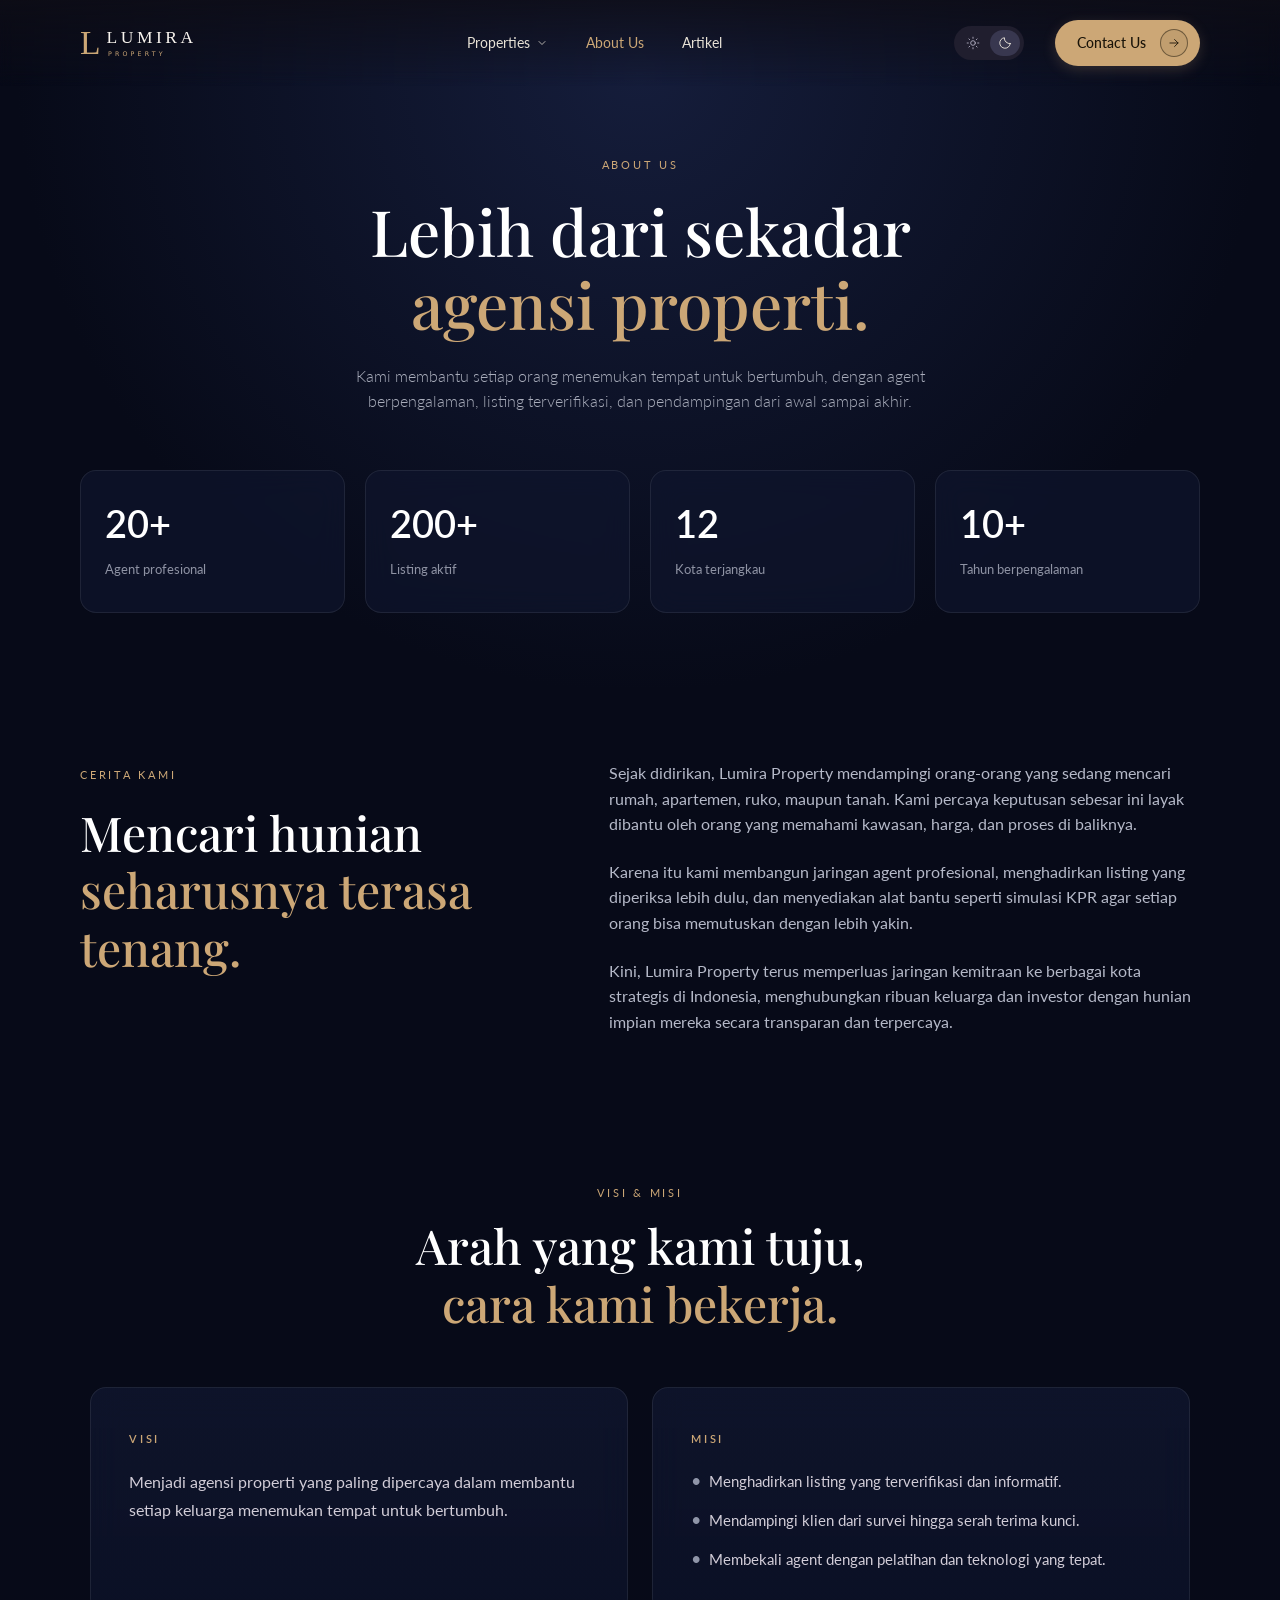
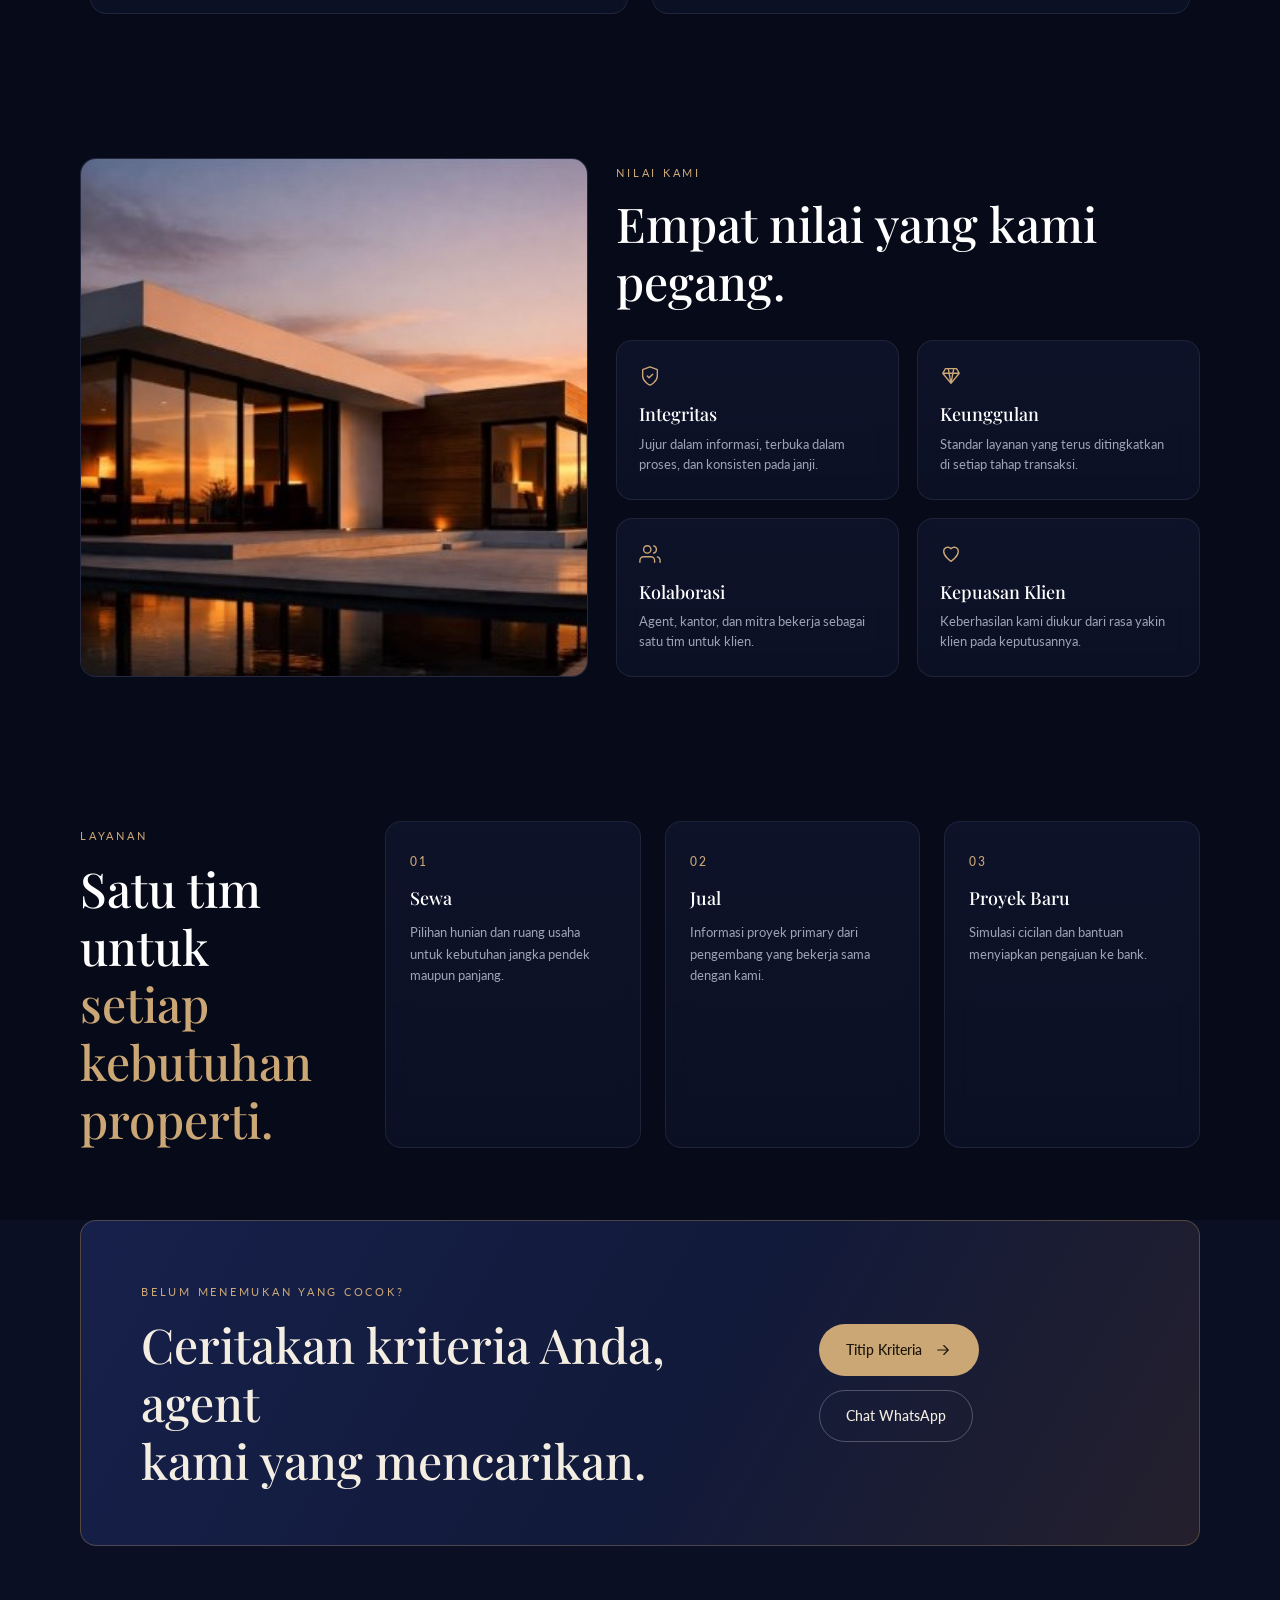
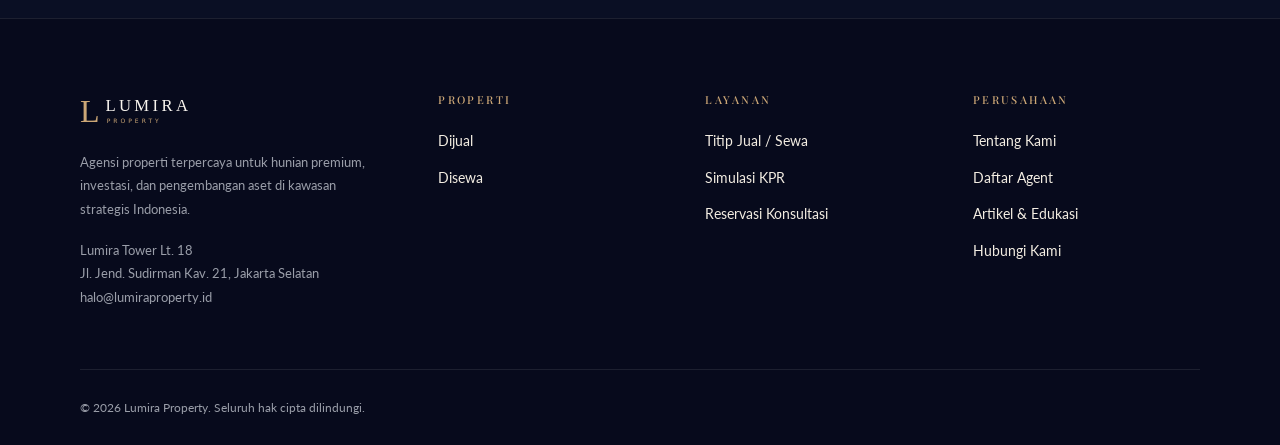
==== about.html @ 1a3c51f4 "Initial project commit" ====
<!doctype html>
<html lang="id">
  <head>
    <meta charset="UTF-8" />
    <meta name="viewport" content="width=device-width, initial-scale=1" />
    <title>Tentang Kami — Lumira Property</title>
    <meta
      name="description"
      content="Lebih dari sekadar agensi properti. Kami membantu setiap orang menemukan tempat untuk bertumbuh dengan agent berpengalaman dan listing terverifikasi." />
    <link rel="icon" type="image/svg+xml" href="images/favicon.svg" />
    <link rel="preconnect" href="https://fonts.googleapis.com" />
    <link rel="preconnect" href="https://fonts.gstatic.com" crossorigin />
    <link
      href="https://fonts.googleapis.com/css2?family=Lato:wght@300;400;700&family=Playfair+Display:wght@400;500;600&display=swap"
      rel="stylesheet" />
    <script src="js/theme.js"></script>
    <link rel="stylesheet" href="css/style.css" />
    <link rel="stylesheet" href="css/theme.css" />
    <script src="js/main.js" defer></script>
  </head>
  <body>
    <!-- SVG SYMBOL SPRITE -->
    <svg width="0" height="0" style="position: absolute" aria-hidden="true">
      <defs>
        <symbol id="i-arrow" viewBox="0 0 24 24">
          <path d="M5 12h14M13 6l6 6-6 6" />
        </symbol>
        <symbol id="i-down" viewBox="0 0 24 24">
          <path d="M6 9l6 6 6-6" />
        </symbol>
        <symbol id="i-menu" viewBox="0 0 24 24">
          <path d="M4 7h16M4 12h16M4 17h16" />
        </symbol>
        <symbol id="i-shield" viewBox="0 0 24 24">
          <path d="M12 22s8-4 8-10V5l-8-3-8 3v7c0 6 8 10 8 10z" />
          <path d="M9 12l2 2 4-4" />
        </symbol>
        <symbol id="i-diamond" viewBox="0 0 24 24">
          <path d="M6 4h12l3 5-9 11L3 9l3-5zM3 9h18M9 4l3 16M15 4l-3 16" />
        </symbol>
        <symbol id="i-users" viewBox="0 0 24 24">
          <path d="M17 21v-2a4 4 0 0 0-4-4H5a4 4 0 0 0-4 4v2" />
          <circle cx="9" cy="7" r="4" />
          <path d="M23 21v-2a4 4 0 0 0-3-3.87" />
          <path d="M16 3.13a4 4 0 0 1 0 7.75" />
        </symbol>
        <symbol id="i-heart" viewBox="0 0 24 24">
          <path
            d="M12 20s-8-5-8-11a4.5 4.5 0 018-2.7A4.5 4.5 0 0120 9c0 6-8 11-8 11z" />
        </symbol>
      </defs>
    </svg>

    <!-- NAVBAR -->
    <header class="nav" id="nav">
      <div class="container">
        <a href="index.html" class="logo"
          ><img src="images/logo.svg" alt="Lumira Property"
        /></a>
        <nav class="nav-links" id="primary-menu" aria-label="Navigasi utama">
          <div class="nav-item">
            <a href="properties.html"
              >Properties
              <svg class="icon nav-chevron" aria-hidden="true">
                <use href="#i-down" /></svg
            ></a>
            <div class="dropdown-menu">
              <a href="properties.html?type=jual">Beli</a>
              <a href="properties.html?type=sewa">Disewa</a>
            </div>
          </div>
          <div class="nav-item active">
            <a href="about.html">About Us</a>
          </div>
          <a href="articles.html">Artikel</a>
          <a href="contact.html" class="nav-mobile-only">Contact Us</a>
        </nav>
        <div class="nav-actions">
          <div
            class="theme-toggle"
            role="group"
            aria-label="Tema tampilan"
            hidden>
            <button
              type="button"
              data-theme-choice="light"
              aria-label="Mode terang"
              aria-pressed="false">
              <svg class="icon" viewBox="0 0 24 24" aria-hidden="true">
                <circle cx="12" cy="12" r="4" />
                <path
                  d="M12 2v2m0 16v2M2 12h2m16 0h2M5 5l1.4 1.4m11.2 11.2L19 19M5 19l1.4-1.4M17.6 6.4 19 5" />
              </svg>
            </button>
            <button
              type="button"
              data-theme-choice="dark"
              aria-label="Mode gelap"
              aria-pressed="true">
              <svg class="icon" viewBox="0 0 24 24" aria-hidden="true">
                <path d="M21 13A9 9 0 0 1 11 3a9 9 0 1 0 10 10Z" />
              </svg>
            </button>
          </div>
          <a href="contact.html" class="nav-cta"
            >Contact Us
            <span class="arrow-circle"
              ><svg class="icon"><use href="#i-arrow" /></svg></span
          ></a>
          <button
            class="burger"
            id="burger"
            type="button"
            aria-label="Menu"
            aria-expanded="false"
            aria-controls="primary-menu">
            <svg class="icon"><use href="#i-menu" /></svg>
          </button>
        </div>
      </div>
    </header>

    <main>
      <!-- ABOUT HERO -->
      <section class="about-hero">
        <div class="container">
          <span class="eyebrow">About Us</span>
          <h1>
            Lebih dari sekadar
            <span class="gold">agensi properti.</span>
          </h1>
          <p class="about-lead">
            Kami membantu setiap orang menemukan tempat untuk bertumbuh, dengan
            agent berpengalaman, listing terverifikasi, dan pendampingan dari
            awal sampai akhir.
          </p>

          <!-- STATS GRID -->
          <div class="stats-grid">
            <div class="stat-card">
              <span class="stat-num">20+</span>
              <span class="stat-label">Agent profesional</span>
            </div>
            <div class="stat-card">
              <span class="stat-num">200+</span>
              <span class="stat-label">Listing aktif</span>
            </div>
            <div class="stat-card">
              <span class="stat-num">12</span>
              <span class="stat-label">Kota terjangkau</span>
            </div>
            <div class="stat-card">
              <span class="stat-num">10+</span>
              <span class="stat-label">Tahun berpengalaman</span>
            </div>
          </div>
        </div>
      </section>

      <!-- CERITA KAMI (OUR STORY) -->
      <section class="story-sec">
        <div class="container">
          <div class="story-grid">
            <div class="story-left">
              <span class="eyebrow">Cerita Kami</span>
              <h2>
                Mencari hunian
                <span class="gold">seharusnya terasa<br />tenang.</span>
              </h2>
            </div>
            <div class="story-right">
              <p>
                Sejak didirikan, Lumira Property mendampingi orang-orang yang
                sedang mencari rumah, apartemen, ruko, maupun tanah. Kami
                percaya keputusan sebesar ini layak dibantu oleh orang yang
                memahami kawasan, harga, dan proses di baliknya.
              </p>
              <p>
                Karena itu kami membangun jaringan agent profesional,
                menghadirkan listing yang diperiksa lebih dulu, dan menyediakan
                alat bantu seperti simulasi KPR agar setiap orang bisa
                memutuskan dengan lebih yakin.
              </p>
              <p>
                Kini, Lumira Property terus memperluas jaringan kemitraan ke
                berbagai kota strategis di Indonesia, menghubungkan ribuan
                keluarga dan investor dengan hunian impian mereka secara
                transparan dan terpercaya.
              </p>
            </div>
          </div>
        </div>
      </section>

      <!-- VISI & MISI -->
      <section class="vision-sec">
        <div class="container">
          <div class="vision-head">
            <span class="eyebrow">Visi &amp; Misi</span>
            <h2>
              Arah yang kami tuju,<br />
              <span class="gold">cara kami bekerja.</span>
            </h2>
          </div>

          <div class="vision-grid">
            <div class="vision-card">
              <span class="vision-tag">Visi</span>
              <p>
                Menjadi agensi properti yang paling dipercaya dalam membantu
                setiap keluarga menemukan tempat untuk bertumbuh.
              </p>
            </div>
            <div class="vision-card">
              <span class="vision-tag">Misi</span>
              <ul class="mission-list">
                <li>Menghadirkan listing yang terverifikasi dan informatif.</li>
                <li>
                  Mendampingi klien dari survei hingga serah terima kunci.
                </li>
                <li>
                  Membekali agent dengan pelatihan dan teknologi yang tepat.
                </li>
              </ul>
            </div>
          </div>
        </div>
      </section>

      <!-- NILAI KAMI (OUR VALUES) -->
      <section class="values-sec">
        <div class="container">
          <div class="values-wrap">
            <div class="values-img">
              <img src="images/about-villa.jpg" alt="Nilai Lumira Property" />
            </div>
            <div class="values-content">
              <span class="eyebrow">Nilai Kami</span>
              <h2>Empat nilai yang kami pegang.</h2>
              <div class="values-grid">
                <div class="val-card">
                  <svg class="icon"><use href="#i-shield" /></svg>
                  <h4>Integritas</h4>
                  <p>
                    Jujur dalam informasi, terbuka dalam proses, dan konsisten
                    pada janji.
                  </p>
                </div>
                <div class="val-card">
                  <svg class="icon"><use href="#i-diamond" /></svg>
                  <h4>Keunggulan</h4>
                  <p>
                    Standar layanan yang terus ditingkatkan di setiap tahap
                    transaksi.
                  </p>
                </div>
                <div class="val-card">
                  <svg class="icon"><use href="#i-users" /></svg>
                  <h4>Kolaborasi</h4>
                  <p>
                    Agent, kantor, dan mitra bekerja sebagai satu tim untuk
                    klien.
                  </p>
                </div>
                <div class="val-card">
                  <svg class="icon"><use href="#i-heart" /></svg>
                  <h4>Kepuasan Klien</h4>
                  <p>
                    Keberhasilan kami diukur dari rasa yakin klien pada
                    keputusannya.
                  </p>
                </div>
              </div>
            </div>
          </div>
        </div>
      </section>

      <!-- LAYANAN (SERVICES) -->
      <section class="services-sec">
        <div class="container">
          <div class="services-wrap">
            <div class="services-intro">
              <span class="eyebrow">Layanan</span>
              <h2>
                Satu tim untuk
                <span class="gold">setiap kebutuhan<br />properti.</span>
              </h2>
            </div>
            <div class="serv-card">
              <span class="serv-num">01</span>
              <h4>Sewa</h4>
              <p>
                Pilihan hunian dan ruang usaha untuk kebutuhan jangka pendek
                maupun panjang.
              </p>
            </div>
            <div class="serv-card">
              <span class="serv-num">02</span>
              <h4>Jual</h4>
              <p>
                Informasi proyek primary dari pengembang yang bekerja sama
                dengan kami.
              </p>
            </div>
            <div class="serv-card">
              <span class="serv-num">03</span>
              <h4>Proyek Baru</h4>
              <p>Simulasi cicilan dan bantuan menyiapkan pengajuan ke bank.</p>
            </div>
          </div>
        </div>
      </section>

      <!-- CTA / TITIP KRITERIA -->
      <section class="cta prop-cta" id="titip">
        <div class="container">
          <div class="cta-box">
            <div>
              <span class="eyebrow">Belum menemukan yang cocok?</span>
              <h2>Ceritakan kriteria Anda, agent<br />kami yang mencarikan.</h2>
            </div>
            <div class="cta-actions">
              <a href="index.html#titip" class="btn btn-gold"
                >Titip Kriteria <svg class="icon"><use href="#i-arrow" /></svg
              ></a>
              <a
                href="https://wa.me/6281234567890"
                class="btn btn-outline"
                target="_blank"
                rel="noopener"
                >Chat WhatsApp</a
              >
            </div>
          </div>
        </div>
      </section>
    </main>

    <!-- FOOTER -->
    <footer>
      <div class="container foot-grid">
        <div>
          <img src="images/logo.svg" alt="Lumira Property" />
          <p>
            Agensi properti terpercaya untuk hunian premium, investasi, dan
            pengembangan aset di kawasan strategis Indonesia.
          </p>
          <address>
            Lumira Tower Lt. 18<br />Jl. Jend. Sudirman Kav. 21, Jakarta
            Selatan<br />halo@lumiraproperty.id
          </address>
        </div>
        <div>
          <h5>Properti</h5>
          <ul>
            <li>
              <a href="properties.html?status=jual#daftar-properti">Dijual</a>
            </li>
            <li>
              <a href="properties.html?status=sewa#daftar-properti">Disewa</a>
            </li>
          </ul>
        </div>
        <div>
          <h5>Layanan</h5>
          <ul>
            <li><a href="index.html#titip">Titip Jual / Sewa</a></li>
            <li><a href="index.html#kpr">Simulasi KPR</a></li>
            <li><a href="contact.html#konsultasi">Reservasi Konsultasi</a></li>
          </ul>
        </div>
        <div>
          <h5>Perusahaan</h5>
          <ul>
            <li><a href="about.html">Tentang Kami</a></li>
            <li><a href="index.html#agent">Daftar Agent</a></li>
            <li><a href="articles.html">Artikel &amp; Edukasi</a></li>
            <li><a href="contact.html">Hubungi Kami</a></li>
          </ul>
        </div>
      </div>
      <div class="container copy">
        &copy; 2026 Lumira Property. Seluruh hak cipta dilindungi.
      </div>
    </footer>
  </body>
</html>
---- css/style.css ----
/* ===== LUMIRA PROPERTY ===== */
:root {
  --bg: #0a0f24;
  --bg-2: #0d1330;
  --card: #111833;
  --card-2: #151d3b;
  --line: rgba(255, 255, 255, 0.09);
  --hero-gold: #cca776;
  --hero-gold-hover: #d8b584;
  --gold: var(--hero-gold);
  --gold-2: var(--hero-gold-hover);
  --text: #f3ede2;
  --muted: #9a9ea9;
  --font-heading: "Playfair Display", Georgia, serif;
  --font-body: "Lato", system-ui, -apple-system, "Segoe UI", sans-serif;
  --type-h1: clamp(2rem, 5vw, 4rem);
  --type-h2: clamp(1.875rem, 4.2vw, 3rem);
  --type-h3: 1.5rem;
  --type-h4: 1.125rem;
  --type-body: 1rem;
  --radius: 16px;
  --page-gutter: 80px;
  --section-space: clamp(48px, 5.6vw, 80px);
  --layout-gap: clamp(24px, 2.25vw, 32px);
  --card-gap: 24px;
  --nav-height: 86px;
}
* {
  box-sizing: border-box;
  margin: 0;
  padding: 0;
}
html {
  scroll-behavior: smooth;
}
body {
  font-family: var(--font-body);
  font-size: var(--type-body);
  background: var(--bg);
  color: var(--text);
  line-height: 1.6;
  -webkit-font-smoothing: antialiased;
}
h1,
h2,
h3,
h4,
h5,
.type-h1,
.type-h2,
.type-h3,
.type-h4 {
  font-family: var(--font-heading);
  font-weight: 500;
}
h1,
.type-h1 {
  font-size: var(--type-h1);
  line-height: 1.15;
}
h2,
.type-h2 {
  font-size: var(--type-h2);
  line-height: 1.2;
}
h3,
.type-h3 {
  font-size: var(--type-h3);
  line-height: 1.25;
}
h4,
.type-h4 {
  font-size: var(--type-h4);
  line-height: 1.3;
}
p,
.type-body {
  font-family: var(--font-body);
  font-size: var(--type-body);
  line-height: 1.6;
}
img {
  max-width: 100%;
  display: block;
}
a {
  color: inherit;
  text-decoration: none;
}
ul {
  list-style: none;
}
button,
input,
select {
  font-family: inherit;
}
.container {
  width: min(1440px, calc(100% - 2 * var(--page-gutter)));
  margin-inline: auto;
}
.eyebrow {
  font-size: 11px;
  letter-spacing: 0.25em;
  text-transform: uppercase;
  color: var(--gold);
}
.serif {
  font-family: var(--font-heading);
  font-weight: 400;
}
.gold {
  color: var(--gold);
}
.icon {
  width: 18px;
  height: 18px;
  stroke: currentColor;
  fill: none;
  stroke-width: 1.5;
  stroke-linecap: round;
  stroke-linejoin: round;
  flex: none;
}

/* buttons */
.btn {
  display: inline-flex;
  align-items: center;
  gap: 12px;
  padding: 14px 26px;
  border-radius: 999px;
  font-size: 14px;
  font-weight: 500;
  cursor: pointer;
  border: 1px solid transparent;
  transition: 0.25s;
}
.btn-gold {
  background: var(--gold);
  color: #1a1409;
}
.btn-gold:hover {
  background: var(--gold-2);
  transform: translateY(-1px);
  box-shadow: 0 8px 24px rgba(204, 167, 118, 0.35);
}
.btn-outline {
  border-color: rgba(255, 255, 255, 0.25);
  color: var(--text);
  background: transparent;
}
.btn-outline:hover {
  border-color: var(--gold);
  color: var(--gold);
}
.btn-sm {
  padding: 10px 20px;
  font-size: 13px;
}
.arrow-circle {
  width: 30px;
  height: 30px;
  border-radius: 50%;
  border: 1px solid currentColor;
  display: grid;
  place-items: center;
}
.arrow-circle .icon {
  width: 14px;
  height: 14px;
}

/* ===== NAVBAR ===== */
.nav {
  position: absolute;
  inset: 0 0 auto 0;
  z-index: 30;
  height: var(--nav-height);
  background: linear-gradient(
    180deg,
    rgba(14, 13, 22, 0.8) 0%,
    rgba(14, 13, 22, 0.35) 60%,
    transparent 100%
  );
  backdrop-filter: blur(8px);
  -webkit-backdrop-filter: blur(8px);
  transition: 0.3s;
}
.nav.scrolled {
  position: fixed;
  background: rgba(12, 12, 20, 0.94);
  backdrop-filter: blur(16px);
  -webkit-backdrop-filter: blur(16px);
  border-bottom: 1px solid rgba(255, 255, 255, 0.08);
  box-shadow: 0 12px 32px rgba(0, 0, 0, 0.4);
}
.nav .container {
  height: 100%;
  display: flex;
  align-items: center;
  justify-content: space-between;
}
.logo img {
  height: 42px;
  width: auto;
}
.nav-links {
  display: flex;
  align-items: center;
  gap: 38px;
  font-size: 14px;
  color: #e8e2d6;
  font-weight: 400;
}
.nav-links a {
  display: inline-flex;
  align-items: center;
  gap: 6px;
  transition: 0.2s;
  color: #e8e2d6;
}
.nav-links .nav-mobile-only {
  display: none;
}
.nav-chevron.icon {
  width: 12px;
  height: 12px;
}
.nav-links a:hover {
  color: var(--gold);
}
.nav-cta {
  background: var(--gold);
  color: #1a1409;
  padding: 9px 12px 9px 22px;
  border-radius: 999px;
  font-size: 14px;
  font-weight: 500;
  display: inline-flex;
  align-items: center;
  gap: 14px;
  transition: 0.25s;
  box-shadow: 0 4px 14px rgba(204, 167, 118, 0.2);
}
.nav-cta:hover {
  background: var(--gold-2);
  transform: translateY(-1px);
  box-shadow: 0 8px 24px rgba(204, 167, 118, 0.35);
}
.nav-cta .arrow-circle {
  border-color: rgba(26, 20, 9, 0.5);
  width: 28px;
  height: 28px;
  background: rgba(26, 20, 9, 0.06);
}
.burger {
  display: none;
  background: none;
  border: 0;
  color: var(--text);
  cursor: pointer;
}
.burger .icon {
  width: 26px;
  height: 26px;
}

/* ===== NAV DROPDOWN ===== */
.nav-item {
  position: relative;
  display: inline-flex;
  align-items: center;
}
.nav-item > a {
  display: inline-flex;
  align-items: center;
  gap: 6px;
  transition: 0.2s;
  color: #e8e2d6;
}
.nav-item > a:hover,
.nav-item.active > a {
  color: var(--gold);
}
.dropdown-menu {
  --dropdown-gap: 14px;
  position: absolute;
  top: calc(100% + var(--dropdown-gap));
  left: 50%;
  transform: translateX(-50%);
  background: rgba(16, 20, 38, 0.96);
  backdrop-filter: blur(20px);
  -webkit-backdrop-filter: blur(20px);
  border: 1px solid rgba(255, 255, 255, 0.12);
  border-radius: 14px;
  padding: 8px 6px;
  min-width: 140px;
  box-shadow: 0 16px 36px rgba(0, 0, 0, 0.5);
  opacity: 0;
  visibility: hidden;
  pointer-events: none;
  transition: opacity 0.25s ease;
  z-index: 50;
  display: flex;
  flex-direction: column;
  gap: 2px;
}
.dropdown-menu::before {
  content: "";
  position: absolute;
  inset: calc(-1px - var(--dropdown-gap)) 0 auto;
  height: calc(var(--dropdown-gap) + 1px);
}
.nav-item:hover .dropdown-menu,
.nav-item:focus-within .dropdown-menu {
  opacity: 1;
  visibility: visible;
  pointer-events: auto;
}
.dropdown-menu a {
  padding: 9px 16px;
  font-size: 13px;
  color: #e2dcd3;
  border-radius: 8px;
  transition:
    background 0.2s,
    color 0.2s;
  display: block;
}
.dropdown-menu a:hover {
  background: rgba(204, 167, 118, 0.15);
  color: var(--gold);
}

/* ===== HERO ===== */
.hero {
  position: relative;
  min-height: 0px;
  padding-top: var(--nav-height);
  padding-bottom: var(--section-space);
  display: flex;
  flex-direction: column;
  justify-content: space-between;
  background: #0d0c18 url("../images/hero.jpg") center top/cover no-repeat;
  overflow: hidden;
}
.hero::before {
  content: "";
  position: absolute;
  inset: 0;
  background:
    linear-gradient(
      90deg,
      rgba(10, 9, 18, 0.86) 0%,
      rgba(10, 9, 18, 0.55) 46%,
      rgba(10, 9, 18, 0.15) 75%,
      rgba(10, 9, 18, 0.35) 100%
    ),
    linear-gradient(
      180deg,
      rgba(12, 10, 22, 0.65) 0%,
      transparent 24%,
      transparent 60%,
      rgba(10, 12, 24, 0.95) 100%
    );
  pointer-events: none;
}
.hero > * {
  position: relative;
  z-index: 2;
}
.hero-main {
  padding-top: 74px;
  padding-bottom: var(--layout-gap);
  display: flex;
  justify-content: space-between;
  align-items: flex-start;
  gap: 48px;
  flex: 1;
}
.hero-copy {
  max-width: 620px;
}
.hero-copy .eyebrow {
  margin-bottom: 26px;
  display: inline-block;
  font-size: 11px;
  letter-spacing: 0.26em;
  font-weight: 500;
}
.hero h1 {
  font-size: var(--type-h1);
  margin-bottom: 22px;
  color: #fff;
  letter-spacing: -0.01em;
}
.hero h1 em {
  font-style: normal;
  color: var(--gold);
}
.hero p {
  font-size: var(--type-body);
  color: #fff;
  margin-bottom: 34px;
  line-height: 1.6;
  max-width: 480px;
  font-weight: 300;
}
.hero-actions {
  display: flex;
  align-items: center;
  gap: 20px;
  flex-wrap: wrap;
}
.play {
  display: inline-flex;
  align-items: center;
  gap: 14px;
  font-size: 14px;
  font-weight: 500;
  background: none;
  border: 0;
  color: #fff;
  cursor: pointer;
  padding: 6px 12px 6px 6px;
  border-radius: 999px;
  transition: 0.2s;
}
.play:hover {
  color: var(--gold);
}
.play:hover span {
  border-color: var(--gold);
  transform: scale(1.05);
}
.play span {
  width: 42px;
  height: 42px;
  border-radius: 50%;
  border: 1px solid rgba(255, 255, 255, 0.35);
  display: grid;
  place-items: center;
  color: var(--gold);
  background: rgba(255, 255, 255, 0.06);
  backdrop-filter: blur(8px);
  transition: 0.25s;
}
.play .icon {
  width: 13px;
  height: 13px;
  fill: currentColor;
  stroke: none;
  margin-left: 2px;
}

/* Featured Card */
.featured {
  width: 380px;
  flex: none;
  padding: 30px 32px 28px;
  border-radius: var(--radius);
  background: linear-gradient(
    145deg,
    rgba(36, 34, 54, 0.68) 0%,
    rgba(20, 20, 38, 0.76) 100%
  );
  backdrop-filter: blur(24px);
  -webkit-backdrop-filter: blur(24px);
  border: 1px solid rgba(255, 255, 255, 0.14);
  box-shadow: 0 24px 50px rgba(0, 0, 0, 0.45);
}
.featured .eyebrow {
  font-size: 10.5px;
  letter-spacing: 0.22em;
  margin-bottom: 12px;
  display: block;
  font-weight: 500;
}
.featured h3 {
  font-size: var(--type-h3);
  margin-bottom: 8px;
  color: #fff;
}
.loc {
  display: flex;
  align-items: center;
  gap: 8px;
  font-size: 12.5px;
  color: #aba5b0;
}
.loc .icon {
  width: 13px;
  height: 13px;
  stroke: var(--gold);
}
.specs {
  display: flex;
  justify-content: space-between;
  padding: 18px 0;
  margin-top: 18px;
  border-top: 1px solid rgba(255, 255, 255, 0.08);
  border-bottom: 1px solid rgba(255, 255, 255, 0.08);
  font-size: 12px;
  color: #c5c0cc;
}
.specs div {
  display: flex;
  flex-direction: column;
  align-items: center;
  gap: 8px;
}
.specs .icon {
  width: 16px;
  height: 16px;
  stroke: var(--gold);
}
.price-row {
  display: flex;
  justify-content: space-between;
  align-items: flex-end;
  margin-top: 24px;
}
.price-row .price {
  font-family: var(--font-heading);
  font-size: 32px;
  font-weight: 500;
  color: #fff;
}
.featured .link {
  display: flex;
  justify-content: space-between;
  align-items: center;
  margin-top: 24px;
  font-size: 13px;
  color: #e8e4dc;
  font-weight: 400;
  transition: 0.2s;
}
.featured .link:hover {
  color: var(--gold);
}
.featured .link .arrow-circle {
  width: 34px;
  height: 34px;
  border-radius: 50%;
  border: 1px solid rgba(255, 255, 255, 0.22);
  background: rgba(255, 255, 255, 0.05);
  color: #fff;
  display: grid;
  place-items: center;
  transition: 0.25s;
}
.featured .link:hover .arrow-circle {
  background: var(--gold);
  border-color: var(--gold);
  color: #1a1409;
}

/* Search Box */
.tabs {
  display: flex;
  gap: 10px;
  margin-bottom: 12px;
}
.tab {
  padding: 8px 22px;
  border-radius: 999px;
  font-size: 12.5px;
  border: 1px solid transparent;
  background: transparent;
  color: #aba5b0;
  cursor: pointer;
  transition: 0.2s;
  font-weight: 400;
}
.tab:hover {
  color: #fff;
}
.tab.active {
  border-color: rgba(255, 255, 255, 0.26);
  color: #fff;
  background: rgba(18, 20, 34, 0.65);
  backdrop-filter: blur(12px);
  font-weight: 500;
}
.search {
  display: flex;
  align-items: center;
  padding: 14px 18px 14px 24px;
  border-radius: 22px;
  background: linear-gradient(
    90deg,
    rgba(18, 22, 40, 0.88) 0%,
    rgba(22, 26, 48, 0.92) 100%
  );
  backdrop-filter: blur(24px);
  -webkit-backdrop-filter: blur(24px);
  border: 1px solid rgba(255, 255, 255, 0.12);
  box-shadow: 0 18px 45px rgba(0, 0, 0, 0.45);
}
.field {
  flex: 1;
  display: flex;
  align-items: center;
  gap: 16px;
  padding: 0 24px;
  border-left: 1px solid rgba(255, 255, 255, 0.08);
}
.field:first-of-type {
  border-left: 0;
  padding-left: 0;
}
.field-control {
  flex: 1;
  min-width: 0;
}
.field label {
  display: block;
  font-size: 9.5px;
  letter-spacing: 0.22em;
  text-transform: uppercase;
  color: #8c8896;
  margin-bottom: 4px;
  font-weight: 500;
}
.field select {
  background: none;
  border: 0;
  color: #fff;
  font-size: 14.5px;
  font-weight: 500;
  outline: none;
  cursor: pointer;
  appearance: none;
  width: 100%;
}
.field select option {
  color: #111;
  background: #fff;
}
.search .btn-gold {
  margin-left: auto;
  padding: 14px 28px;
  white-space: nowrap;
  font-size: 14px;
  box-shadow: 0 6px 20px rgba(204, 167, 118, 0.25);
}

[data-property-search] .tabs {
  gap: 8px;
  margin-bottom: 16px;
}
[data-property-search] .tab {
  min-width: 102px;
  padding: 8px 24px;
  border-color: #ffffff60;
  background: #ffffff00;
  color: #d0d5e1;
  font-size: 14px;
}
[data-property-search] .tab.active {
  border-color: #c9a56d;
  background: #c9a56d;
  color: #080604;
}
[data-property-search] .search {
  padding: 20px;
  border-radius: 24px;
  border-color: rgba(255, 255, 255, 0.16);
  background: var(--card);
}
[data-property-search] .field {
  min-width: 0;
  padding-inline: clamp(12px, 2vw, 28px);
  border-color: rgba(173, 183, 205, 0.18);
}
[data-property-search] .field:first-of-type {
  padding-left: 8px;
}
[data-property-search] .field-control {
  position: relative;
}
[data-property-search] .field-control::after {
  content: "";
  position: absolute;
  top: 50%;
  right: 4px;
  width: 14px;
  height: 14px;
  border-right: 2px solid #fff;
  border-bottom: 2px solid #fff;
  transform: translateY(-70%) rotate(45deg);
  pointer-events: none;
}
[data-property-search] .field-control > label {
  color: #aab5ca;
  font-size: 11px;
  font-weight: 400;
  letter-spacing: 0.16em;
}
[data-property-search] .field select {
  appearance: none;
  padding: 0 30px 0 0;
  color: #f5f1eb;
  font: inherit;
  font-size: 16px;
  text-overflow: ellipsis;
}
[data-property-search] :is(.tab, .btn):focus-visible {
  outline: 2px solid #e1be83;
  outline-offset: 3px;
}
[data-property-search] .field select:focus-visible {
  outline: none;
}
[data-property-search] .field-control:focus-within > label {
  color: #fff;
}
[data-property-search] .search .btn-gold {
  min-height: 54px;
  gap: 14px;
  padding-inline: clamp(16px, 2.4vw, 32px);
  background: #c9a56d;
  color: #201709;
  font-size: 16px;
  box-shadow: none;
}
[data-property-search] .search .btn-gold:hover {
  background: #dfbd86;
}
[data-property-search] .btn-gold .icon {
  width: 16px;
  height: 16px;
}

.field-control:has(.filter-trigger) {
  position: relative;
}
.field-control > select[hidden],
[data-property-search] .field-control:has(.filter-trigger)::after {
  display: none;
}
.filter-trigger {
  display: block;
  width: 100%;
  min-height: 28px;
  padding: 0 30px 0 0;
  border: 0;
  border-radius: 0;
  background: none;
  color: #f5f1eb;
  font-size: 16px;
  text-align: left;
  white-space: nowrap;
  text-overflow: ellipsis;
  overflow: hidden;
  cursor: pointer;
}
.filter-trigger::after {
  content: "";
  position: absolute;
  top: 50%;
  right: 4px;
  width: 14px;
  height: 14px;
  border-right: 2px solid #fff;
  border-bottom: 2px solid #fff;
  transform: translateY(-70%) rotate(45deg);
}
.filter-trigger[aria-expanded="true"]::after {
  transform: translateY(-25%) rotate(225deg);
}
.filter-trigger:focus-visible {
  outline: none;
  text-decoration: underline;
  text-underline-offset: 4px;
}
.filter-panel {
  position: fixed;
  inset: auto;
  max-height: min(500px, calc(100dvh - 24px));
  margin: 0;
  padding: 16px 12px 11px;
  border: 1px solid #373d4b;
  border-radius: 14px;
  background: var(--card);
  color: #f5f6fa;
  box-shadow: 0 12px 24px rgba(0, 0, 0, 0.45);
  color-scheme: dark;
  overflow: auto;
}
.filter-panel:popover-open {
  display: flex;
  flex-direction: column;
}
.filter-title {
  margin: 0 4px 20px;
  font-family: inherit;
  font-size: 15px;
  font-weight: 600;
  line-height: 1.3;
}
.filter-query {
  position: relative;
  flex: none;
  margin-bottom: 8px;
}
.filter-query input {
  display: block;
  width: 100%;
  height: 44px;
  padding: 0 44px 0 14px;
  border: 1px solid #373d4b;
  border-radius: 9px;
  background: #222837;
  color: inherit;
  font: inherit;
  font-size: 16px;
}
.filter-query input::placeholder {
  color: #8994a8;
}
.filter-query .icon {
  position: absolute;
  top: 50%;
  right: 14px;
  width: 19px;
  height: 19px;
  transform: translateY(-50%);
  pointer-events: none;
}
.filter-options {
  min-height: 0;
  max-height: 252px;
  overflow-y: auto;
  scrollbar-color: #3b4150 transparent;
  scrollbar-width: thin;
}
.field .filter-options label {
  display: flex;
  align-items: center;
  gap: 8px;
  min-height: 42px;
  margin: 0;
  padding: 6px;
  color: inherit;
  font-size: 14px;
  font-weight: 400;
  letter-spacing: normal;
  text-transform: none;
  cursor: pointer;
}
.field .filter-options label[hidden] {
  display: none;
}
.filter-options label:hover {
  background: rgba(255, 255, 255, 0.05);
}
.filter-options input {
  appearance: none;
  flex: none;
  width: 17px;
  height: 17px;
  margin: 0;
  border: 1px solid #9da3af;
  border-radius: 4px;
  cursor: pointer;
}
.filter-options input[type="checkbox"]:checked {
  position: relative;
  border-color: #c9a56d;
  background: #c9a56d;
}
.filter-options input[type="checkbox"]:checked::after {
  content: "";
  position: absolute;
  left: 4px;
  top: 1px;
  width: 5px;
  height: 9px;
  border: solid #fff;
  border-width: 0 2px 2px 0;
  transform: rotate(45deg);
}
.filter-options input[type="radio"] {
  border-radius: 50%;
}
.filter-options input[type="radio"]:checked {
  border-color: var(--gold);
  background: radial-gradient(circle, var(--gold) 4px, transparent 4.5px);
}
.filter-empty {
  margin: 12px 6px;
  color: #aab5ca;
  font-size: 14px;
}
.filter-actions {
  display: flex;
  flex: none;
  gap: 10px;
  margin-top: 10px;
}
.filter-actions button {
  flex: 1;
  min-height: 46px;
  border: 1px solid #454c5a;
  border-radius: 999px;
  background: #171e2d;
  color: #d0d5e1;
  font-size: 14px;
  cursor: pointer;
}
.filter-actions .filter-apply {
  border-color: #c9a56d;
  background: #c9a56d;
  color: #201709;
  font-weight: 600;
}
.filter-panel :is(input, button):focus-visible {
  outline: 2px solid #d0d5e1;
  outline-offset: 2px;
}
@media (max-width: 1024px) {
  .filter-trigger {
    min-height: 44px;
  }
  .filter-panel {
    box-shadow: 0 6px 16px rgba(0, 0, 0, 0.18);
  }
}

/* ===== SECTION BASE ===== */
section {
  position: relative;
}
.sec-head {
  display: flex;
  justify-content: space-between;
  align-items: flex-end;
  gap: 24px;
  margin-bottom: 36px;
  flex-wrap: wrap;
}
.sec-head h2 {
  font-size: var(--type-h2);
  margin-top: 16px;
}
.sec-head h2 em {
  font-style: normal;
  color: var(--gold);
}
.see-all {
  display: inline-flex;
  align-items: center;
  gap: 10px;
  font-size: 13px;
  color: var(--text);
  transition: 0.2s;
}
.see-all:hover {
  color: var(--gold);
}

/* ===== PROPERTIES ===== */
.props {
  padding-block: var(--section-space);
  background: linear-gradient(90deg, #1a1d33 0%, var(--bg) 30%);
  background-size: 100% 100%;
}
.grid-4 {
  display: grid;
  grid-template-columns: repeat(4, 1fr);
  gap: var(--card-gap);
}
.pcard {
  position: relative;
  background: var(--card);
  border: 1px solid var(--line);
  border-radius: var(--radius);
  overflow: hidden;
}
.property-card-link::after {
  content: "";
  position: absolute;
  inset: 0;
  z-index: 1;
  border-radius: var(--radius);
}
.property-card-link:focus-visible::after {
  outline: 2px solid var(--gold);
  outline-offset: -3px;
}
.pcard .heart {
  z-index: 2;
}
.pimg {
  position: relative;
  aspect-ratio: 205/133;
  overflow: hidden;
}
.pimg img {
  width: 100%;
  height: 100%;
  object-fit: cover;
  transition: 0.5s;
}
.badge {
  position: absolute;
  top: 14px;
  left: 14px;
  padding: 5px 12px;
  border-radius: 999px;
  font-size: 10px;
  letter-spacing: 0.15em;
  background: rgba(10, 12, 24, 0.65);
  backdrop-filter: blur(8px);
  border: 1px solid rgba(255, 255, 255, 0.15);
}
.heart {
  position: absolute;
  top: 12px;
  right: 12px;
  width: 34px;
  height: 34px;
  border-radius: 50%;
  background: rgba(10, 12, 24, 0.65);
  backdrop-filter: blur(8px);
  border: 1px solid rgba(255, 255, 255, 0.15);
  display: grid;
  place-items: center;
  color: #fff;
  cursor: pointer;
  transition: 0.2s;
}
.heart .icon {
  width: 15px;
  height: 15px;
}
.heart.on {
  color: var(--gold);
}
.heart.on .icon {
  fill: var(--gold);
}
.pbody {
  padding: 20px 22px 24px;
}
.pbody h3 {
  font-size: var(--type-h4);
  margin-bottom: 8px;
}
.pbody .loc {
  margin-bottom: 14px;
}
.mini {
  display: flex;
  gap: 20px;
  font-size: 11px;
  color: var(--muted);
  padding-bottom: 18px;
  border-bottom: 1px solid var(--line);
}
.pbody .price {
  margin-top: 16px;
  font-size: 17px;
  font-weight: 600;
}
.pbody .price small {
  font-size: 11px;
  font-weight: 400;
  color: var(--muted);
}
.dots {
  display: flex;
  justify-content: center;
  gap: 6px;
  margin-top: 32px;
}
.dots i {
  width: 6px;
  height: 3px;
  border-radius: 2px;
  background: rgba(255, 255, 255, 0.25);
}
.dots i.on {
  width: 22px;
  background: var(--gold);
}

/* ===== USP ===== */
.usp {
  padding-block: var(--section-space);
  background: var(--bg-2);
}
.usp-layout {
  display: grid;
  grid-template-columns: repeat(2, minmax(0, 1fr));
  gap: var(--layout-gap);
}
.usp h2 {
  margin: 18px 0 clamp(24px, 2.5vw, 36px);
}
.usp h2 em {
  display: block;
  color: var(--gold);
  font-style: normal;
}
.usp-image {
  position: relative;
  min-height: 360px;
  overflow: hidden;
  border-radius: var(--radius);
}
.usp-image img {
  position: absolute;
  inset: 0;
  width: 100%;
  height: 100%;
  object-fit: cover;
}
.features {
  display: grid;
  grid-template-columns: repeat(2, minmax(0, 1fr));
  gap: var(--card-gap);
}
.fcard {
  padding: clamp(16px, 1.9vw, 27px);
  background: var(--card-2);
  border: 1px solid var(--line);
  border-radius: var(--radius);
}
.fcard .icon {
  width: 24px;
  height: 24px;
  color: var(--gold);
  margin-bottom: 20px;
}
.fcard h3 {
  font-family: var(--font-body);
  font-size: var(--type-h4);
  margin-bottom: 8px;
}
.fcard p {
  font-size: 14px;
  color: var(--muted);
  line-height: 1.7;
}
@media (max-width: 1024px) {
  .usp-layout {
    grid-template-columns: minmax(0, 1fr);
  }
  .usp-image {
    min-height: 0;
    aspect-ratio: 4 / 3;
    max-height: 520px;
  }
}
@media (max-width: 560px) {
  .features {
    grid-template-columns: minmax(0, 1fr);
  }
}

/* ===== AGENTS ===== */
.agents {
  padding-block: var(--section-space);
}
.grid-3 {
  display: grid;
  grid-template-columns: repeat(3, 1fr);
  gap: var(--card-gap);
}
.acard {
  background: linear-gradient(180deg, #121932 0%, #0d1328 100%);
  border: 1px solid rgba(255, 255, 255, 0.08);
  border-radius: var(--radius);
  padding: 22px;
}
.aimg {
  width: 100%;
  aspect-ratio: 1.15;
  border-radius: 16px;
  overflow: hidden;
  background: #1a2035;
}
.aimg img {
  width: 100%;
  height: 100%;
  object-fit: cover;
  display: block;
  transition: transform 0.4s ease;
}
.ainfo {
  display: flex;
  justify-content: space-between;
  align-items: flex-start;
  margin: 18px 0 20px;
}
.ainfo h4 {
  font-size: var(--type-h4);
  color: #ffffff;
  margin-bottom: 4px;
}
.aspec {
  font-size: 12px;
  color: #8c90a2;
}
.aexp {
  text-align: right;
}
.aexp strong {
  display: block;
  font-size: 15px;
  font-weight: 600;
  color: #ffffff;
  line-height: 1.2;
}
.aexp span {
  font-size: 11px;
  color: #8c90a2;
}
.abtns {
  display: grid;
  grid-template-columns: 1fr 1fr;
  gap: 12px;
}
.abtns .btn {
  justify-content: center;
  padding: 11px 16px;
  font-size: 13px;
  border-radius: 999px;
  text-align: center;
  transition: 0.25s;
}
.abtns .btn-outline {
  border: 1px solid rgba(255, 255, 255, 0.22);
  color: #ffffff;
  background: transparent;
}
.abtns .btn-outline:hover {
  border-color: var(--gold);
  color: var(--gold);
  background: rgba(204, 167, 118, 0.08);
}
.abtns .btn-gold {
  background: var(--gold);
  color: #1a1409;
  font-weight: 500;
  box-shadow: 0 4px 14px rgba(204, 167, 118, 0.2);
}
.abtns .btn-gold:hover {
  background: var(--gold-2);
  transform: translateY(-1px);
  box-shadow: 0 6px 18px rgba(204, 167, 118, 0.35);
}

/* ===== KPR ===== */
.kpr {
  padding-block: var(--section-space);
}
.kpr-grid {
  display: grid;
  grid-template-columns: repeat(2, minmax(0, 1fr));
  gap: var(--layout-gap);
  align-items: center;
}
.kpr h2 {
  font-size: var(--type-h2);
  margin: 18px 0 26px;
}
.kpr h2 em {
  font-style: normal;
  color: var(--gold);
}
.kpr p {
  font-size: var(--type-body);
  color: #d5d2cb;
  max-width: 440px;
}
.calc {
  padding: 22px;
  background: var(--card);
  border: 1px solid var(--line);
  border-radius: var(--radius);
}
.calc-grid {
  display: grid;
  grid-template-columns: 1fr 1fr;
  gap: 14px;
}
.cfield {
  padding: 16px 18px;
  border: 1px solid var(--line);
  border-radius: 14px;
  background: rgba(255, 255, 255, 0.02);
}
.cfield label {
  display: block;
  font-size: 10px;
  letter-spacing: 0.2em;
  text-transform: uppercase;
  color: var(--muted);
  margin-bottom: 6px;
}
.cfield input {
  width: 100%;
  background: none;
  border: 0;
  outline: none;
  color: var(--text);
  font-size: 15px;
}
.cfield input::placeholder {
  color: var(--muted);
  opacity: 1;
}
.result {
  margin-top: 14px;
  padding: 26px;
  border-radius: var(--radius);
  background: linear-gradient(135deg, #232638, #1a1f33);
  border: 1px solid var(--line);
}
.result .eyebrow {
  font-size: 10px;
  display: block;
  margin-bottom: 14px;
}
.result .amt {
  font-family: var(--font-heading);
  font-size: 44px;
  line-height: 1.1;
}
.result .amt small {
  font-family: var(--font-body);
  font-size: 12px;
  color: var(--muted);
}
.disclaimer {
  margin-top: 16px;
  font-size: 11px;
  color: var(--muted);
}

/* ===== CTA ===== */
.cta {
  padding-bottom: var(--section-space);
}
.cta-box {
  display: flex;
  align-items: center;
  justify-content: space-between;
  gap: 40px;
  padding: 56px 60px;
  border-radius: var(--radius);
  border: 1px solid rgba(201, 165, 106, 0.3);
  background: linear-gradient(120deg, #16204a 0%, #121a3a 55%, #241f2c 100%);
}
.cta-box h2 {
  font-size: var(--type-h2);
  margin: 14px 0 20px;
}
.cta-box h2:last-child {
  margin-bottom: 0;
}
.cta-box p {
  font-size: var(--type-body);
  color: #d5d2cb;
  max-width: 480px;
}
.cta-actions {
  display: flex;
  gap: 14px;
  flex-wrap: wrap;
}

/* ===== FOOTER ===== */
footer {
  background: #070a1c;
  border-top: 1px solid var(--line);
  padding: 72px 0 0;
}
.foot-grid {
  display: grid;
  grid-template-columns: 1.4fr 1fr 1fr 1fr;
  gap: 40px;
}
.foot-grid img {
  height: 40px;
  margin-bottom: 20px;
}
.foot-grid p,
.foot-grid address {
  font-size: 13px;
  color: var(--muted);
  line-height: 1.8;
  font-style: normal;
  max-width: 300px;
}
.foot-grid address {
  margin-top: 18px;
}
.foot-grid h5 {
  font-size: 11px;
  letter-spacing: 0.22em;
  text-transform: uppercase;
  color: var(--gold);
  font-weight: 500;
  margin-bottom: 22px;
}
.foot-grid li {
  margin-bottom: 14px;
  font-size: 14px;
}
.foot-grid li a:hover {
  color: var(--gold);
}
.copy {
  margin-top: 60px;
  padding: 28px 0;
  border-top: 1px solid var(--line);
  font-size: 12px;
  color: var(--muted);
}

/* ===== PROPERTIES PAGE ===== */
.prop-hero {
  padding-top: 135px;
  padding-bottom: 0px;
  background: radial-gradient(circle at 50% 0%, #151b38 0%, #080c1a 65%);
}
.prop-head {
  display: flex;
  justify-content: space-between;
  align-items: flex-end;
  gap: 40px;
  margin-bottom: 100px;
  flex-wrap: wrap;
}
.prop-head h1 {
  font-size: var(--type-h1);
  color: #ffffff;
  margin-top: 12px;
}
.prop-lead {
  font-size: var(--type-body);
  color: var(--muted);
  max-width: 380px;
  line-height: 1.6;
}
.prop-search-wrap {
  margin-top: 8px;
}
#property-results .pcard[hidden] {
  display: none;
}

/* Catalog Toolbar */
.catalog-sec {
  padding-block: var(--section-space);
  background: #080c1a;
  scroll-margin-top: var(--nav-height);
}
.catalog-pagination:not([hidden]) {
  display: flex;
  flex-wrap: wrap;
  justify-content: center;
  align-items: center;
  gap: 8px;
  margin-top: var(--layout-gap);
}
.catalog-pagination .page-button {
  min-width: 44px;
  min-height: 44px;
  padding: 8px 16px;
  justify-content: center;
}
.catalog-pagination .page-button:disabled {
  opacity: 0.45;
  cursor: default;
}
.catalog-pagination .page-button:focus-visible {
  outline: 2px solid var(--gold);
  outline-offset: 2px;
}
.catalog-toolbar {
  display: flex;
  justify-content: space-between;
  align-items: center;
  gap: 20px;
  padding-bottom: 24px;
  margin-bottom: 32px;
  border-bottom: 1px solid rgba(255, 255, 255, 0.06);
  flex-wrap: wrap;
}
.count-text {
  font-size: 13.5px;
  color: var(--muted);
}
.count-text strong {
  color: #ffffff;
}
.toolbar-actions {
  display: flex;
  align-items: center;
  gap: 16px;
}
.sort-select-wrap {
  display: flex;
  align-items: center;
  gap: 14px;
  font-size: 14px;
  color: var(--text);
}
.sort-control {
  position: relative;
  display: inline-flex;
  align-items: center;
}
.sort-control .icon {
  position: absolute;
  inset-inline-end: 16px;
  stroke-width: 2;
  pointer-events: none;
}
.sort-select,
.article-field input {
  border: 1px solid rgba(255, 255, 255, 0.16);
  border-radius: 999px;
}
.sort-select {
  appearance: none;
  background: transparent;
  color: inherit;
  min-height: 40px;
  min-width: 120px;
  padding: 7px 40px 7px 20px;
  font-size: inherit;
  cursor: pointer;
}
.sort-select:focus-visible {
  outline: 2px solid var(--gold);
  outline-offset: 2px;
}
.sort-select option {
  background: #111628;
  color: #ffffff;
}
.view-toggles {
  display: flex;
  align-items: center;
  gap: 4px;
  background: rgba(18, 22, 42, 0.6);
  border: 1px solid rgba(255, 255, 255, 0.1);
  padding: 3px;
  border-radius: 999px;
}
.view-btn {
  width: 32px;
  height: 32px;
  display: grid;
  place-items: center;
  border-radius: 50%;
  border: none;
  background: transparent;
  color: var(--muted);
  cursor: pointer;
  transition: 0.2s;
}
.view-btn .icon {
  width: 14px;
  height: 14px;
}
.view-btn.active,
.view-btn:hover {
  background: rgba(255, 255, 255, 0.12);
  color: #ffffff;
}

#property-results.property-list {
  grid-template-columns: minmax(0, 1fr);
}

@media (min-width: 561px) {
  .property-list .pcard {
    display: grid;
    grid-template-columns: minmax(0, 1fr) minmax(0, 2fr);
  }
}

/* ===== PROPERTY DETAIL ===== */
.unit-page {
  padding: calc(var(--nav-height) + 32px) 0 clamp(48px, 7vw, 100px);
  background: radial-gradient(ellipse at top, var(--card-2), var(--bg) 72%);
}
.unit-breadcrumb {
  margin-bottom: 24px;
  color: var(--muted);
  font-size: 13px;
}
.unit-breadcrumb ol {
  display: flex;
  flex-wrap: wrap;
  gap: 8px;
  list-style: none;
}
.unit-breadcrumb a:hover {
  color: var(--gold);
}
.unit-breadcrumb [aria-current="page"] {
  color: var(--text);
}
.unit-header {
  margin-bottom: 24px;
}
.unit-header h1 {
  margin: 8px 0 12px;
}
.unit-location {
  display: flex;
  align-items: center;
  gap: 8px;
  color: var(--muted);
}
.unit-location .icon {
  color: var(--gold);
}
.unit-grid {
  display: grid;
  grid-template-columns: minmax(0, 1.65fr) minmax(0, 1fr);
  align-items: start;
  gap: 24px;
}
.unit-photo,
.unit-summary,
.unit-description {
  overflow: hidden;
  border: 1px solid var(--line);
  border-radius: var(--radius);
  background: var(--card);
}
.unit-photo img {
  width: 100%;
  aspect-ratio: 4 / 3;
  object-fit: cover;
}
.unit-summary,
.unit-description {
  padding: clamp(20px, 3vw, 32px);
}
.unit-page h2 {
  font-size: var(--type-h3);
}
.unit-price {
  margin: 8px 0 18px;
  font-family: var(--font-heading);
  font-size: clamp(24px, 3vw, 36px);
  line-height: 1.25;
  color: var(--gold);
}
.unit-specs {
  display: grid;
  grid-template-columns: repeat(2, minmax(0, 1fr));
  gap: 14px;
  padding: 16px 0;
  border-block: 1px solid var(--line);
}
.unit-specs dt {
  color: var(--muted);
  font-size: 13px;
}
.unit-specs dd {
  font-weight: 700;
}
.unit-actions {
  display: flex;
  flex-wrap: wrap;
  gap: 10px;
  margin-top: 18px;
}
.unit-actions .btn {
  justify-content: center;
  text-align: center;
}
.unit-description {
  margin-top: 24px;
}
.unit-description p {
  max-width: 68ch;
  margin-top: 10px;
  color: var(--muted);
}
.unit-description .btn {
  margin-top: 16px;
}

/* ===== ARTICLES PAGE ===== */
.nav-links a:is([aria-current="page"], [aria-current="location"]) {
  color: var(--gold);
}
.article-section {
  padding: 18px 0 clamp(48px, 7vw, 100px);
}
.article-hero,
.article-section {
  background: var(--bg);
}
.article-section h2 {
  font-size: var(--type-h3);
  margin-bottom: 16px;
}
.article-tools {
  display: grid;
  grid-template-columns: minmax(0, 2fr) minmax(240px, 1fr);
  align-items: end;
  gap: 32px;
  border-radius: var(--radius);
}
.article-category .sort-control {
  flex: 1;
  min-width: 0;
}
.article-category .sort-select {
  width: 100%;
  min-width: 0;
  min-height: 44px;
}
.article-field {
  display: grid;
  gap: 6px;
  font-size: 14px;
}
.article-field input {
  width: 100%;
  min-height: 44px;
  padding: 8px 20px;
  background: var(--bg);
  color: var(--text);
  font-size: 16px;
}
.article-field input::placeholder {
  color: var(--muted);
}
.article-count {
  margin: 18px 0;
  color: var(--muted);
  font-size: 14px;
}
.article-grid {
  align-items: start;
}
.article-card,
.article-empty {
  min-width: 0;
  border: 1px solid var(--line);
  border-radius: var(--radius);
  background: var(--card);
}
.article-card {
  overflow: hidden;
}
.article-card-link {
  display: block;
}
.article-card-link:focus-visible {
  outline: 2px solid var(--gold);
  outline-offset: -3px;
  border-radius: inherit;
}
.article-card-image {
  width: 100%;
  aspect-ratio: 16 / 9;
  object-fit: cover;
}
.article-card-content,
.article-empty {
  padding: 20px;
}
.article-card h3 {
  margin: 8px 0;
  font-size: 20px;
}
.article-card p,
.article-empty p {
  color: var(--muted);
  font-size: 14px;
}
.article-card-content :is(h3, p) {
  display: -webkit-box;
  -webkit-box-orient: vertical;
  -webkit-line-clamp: 2;
  overflow: hidden;
}
.article-empty .btn {
  margin-top: 12px;
}
.article-tools[hidden] {
  display: none;
}

/* ===== ABOUT AND ARTICLE BANNERS ===== */
.about-hero,
.article-hero {
  padding-top: 150px;
  padding-bottom: 75px;
  text-align: center;
}
.about-hero {
  background: radial-gradient(circle at 50% 10%, #151d3b 0%, #070a18 70%);
}
.about-hero .eyebrow {
  margin-bottom: 20px;
  display: inline-block;
}
.about-hero h1,
.article-hero h1 {
  font-size: var(--type-h1);
  color: #ffffff;
  margin-bottom: 22px;
}
.about-hero h1 .gold,
.article-hero h1 .gold {
  color: var(--gold);
}
.about-hero h1 .gold {
  display: block;
}
.article-hero h1 {
  font-size: min(var(--type-h1), 9vw);
  white-space: nowrap;
}
.about-lead,
.article-lead {
  font-size: var(--type-body);
  color: #a9adbb;
  max-width: 620px;
  margin: 0 auto;
  line-height: 1.6;
  font-weight: 300;
}
.about-lead {
  margin-bottom: 56px;
}
.stats-grid {
  display: grid;
  grid-template-columns: repeat(4, 1fr);
  gap: 20px;
  margin-top: 20px;
}
.stat-card {
  background: rgba(16, 22, 46, 0.65);
  backdrop-filter: blur(14px);
  -webkit-backdrop-filter: blur(14px);
  border: 1px solid rgba(255, 255, 255, 0.08);
  border-radius: var(--radius);
  padding: 32px 24px;
  text-align: left;
}
.stat-num {
  font-family: var(--font-body);
  font-variant-numeric: tabular-nums;
  font-size: 38px;
  font-weight: 600;
  color: #ffffff;
  line-height: 1.1;
  margin-bottom: 10px;
  display: block;
}
.stat-label {
  font-size: 13px;
  color: #8f93a4;
  line-height: 1.4;
}
.story-sec {
  padding-block: var(--section-space);
  background: #070a18;
}
.story-grid {
  display: grid;
  grid-template-columns: 1.1fr 1.3fr;
  gap: var(--layout-gap);
  align-items: flex-start;
}
.story-left .eyebrow {
  margin-bottom: 20px;
  display: inline-block;
}
.story-left h2 {
  font-size: var(--type-h2);
  color: #ffffff;
}
.story-left h2 .gold {
  color: var(--gold);
  display: block;
}
.story-right {
  display: flex;
  flex-direction: column;
  gap: 22px;
}
.story-right p {
  font-size: var(--type-body);
  line-height: 1.6;
  color: #b5b9c8;
}
/* Vision & Mission Section (Dark Theme with 2 Cards) */
.vision-sec {
  padding-block: var(--section-space);
  background: #070a18;
}
.vision-head {
  text-align: center;
  max-width: 680px;
  margin: 0 auto 54px;
}
.vision-head .eyebrow {
  color: var(--gold);
  margin-bottom: 16px;
  display: inline-block;
}
.vision-head h2 {
  font-size: var(--type-h2);
  color: #ffffff;
}
.vision-head h2 .gold {
  color: var(--gold);
  display: block;
}
.vision-grid {
  display: grid;
  grid-template-columns: 1fr 1fr;
  gap: var(--card-gap);
  max-width: 1100px;
  margin: 0 auto;
}
.vision-card {
  background: linear-gradient(
    180deg,
    rgba(18, 25, 52, 0.65) 0%,
    rgba(13, 19, 42, 0.75) 100%
  );
  backdrop-filter: blur(16px);
  -webkit-backdrop-filter: blur(16px);
  border: 1px solid rgba(255, 255, 255, 0.08);
  border-radius: var(--radius);
  padding: 42px 38px;
  display: flex;
  flex-direction: column;
}
.vision-tag {
  font-size: 11px;
  letter-spacing: 0.25em;
  text-transform: uppercase;
  color: var(--gold);
  font-weight: 600;
  margin-bottom: 22px;
  display: block;
}
.vision-card p {
  font-size: 15.5px;
  line-height: 1.8;
  color: #d2cdd8;
}
.mission-list {
  list-style: none;
  display: flex;
  flex-direction: column;
  gap: 14px;
}
.mission-list li {
  position: relative;
  padding-left: 18px;
  font-size: 15px;
  line-height: 1.65;
  color: #d2cdd8;
}
.mission-list li::before {
  content: "•";
  position: absolute;
  left: 0;
  top: 0;
  color: #8f95a8;
  font-size: 18px;
  line-height: 1.3;
}

/* ===== VALUES SECTION (NILAI KAMI) ===== */
.values-sec {
  padding-block: var(--section-space);
  background: #070a18;
}
.values-wrap {
  display: grid;
  grid-template-columns: 1fr 1.15fr;
  gap: var(--layout-gap);
  align-items: center;
}
.values-img {
  border-radius: var(--radius);
  overflow: hidden;
  height: 100%;
  min-height: 440px;
  background: #11172f;
  border: 1px solid rgba(255, 255, 255, 0.08);
}
.values-img img {
  width: 100%;
  height: 100%;
  object-fit: cover;
  display: block;
}
.values-content .eyebrow {
  margin-bottom: 14px;
  display: inline-block;
  color: var(--gold);
}
.values-content h2 {
  font-size: var(--type-h2);
  color: #ffffff;
  margin-bottom: 30px;
}
.values-grid {
  display: grid;
  grid-template-columns: 1fr 1fr;
  gap: 18px;
}
.val-card {
  background: linear-gradient(
    180deg,
    rgba(18, 25, 52, 0.6) 0%,
    rgba(13, 19, 42, 0.72) 100%
  );
  backdrop-filter: blur(14px);
  -webkit-backdrop-filter: blur(14px);
  border: 1px solid rgba(255, 255, 255, 0.08);
  border-radius: var(--radius);
  padding: 24px 22px;
}
.val-card .icon {
  width: 22px;
  height: 22px;
  stroke: var(--gold);
  margin-bottom: 16px;
  display: block;
}
.val-card h4 {
  font-size: var(--type-h4);
  color: #ffffff;
  margin-bottom: 8px;
}
.val-card p {
  font-size: 12.5px;
  color: #9ea3b6;
  line-height: 1.6;
}

/* ===== SERVICES SECTION (LAYANAN) ===== */
.services-sec {
  padding-block: var(--section-space);
  background: #070a18;
}
.services-wrap {
  display: grid;
  grid-template-columns: 1.1fr repeat(3, 1fr);
  gap: var(--card-gap);
  align-items: stretch;
}
.services-intro {
  padding-right: 12px;
}
.services-intro .eyebrow {
  margin-bottom: 16px;
  display: inline-block;
  color: var(--gold);
}
.services-intro h2 {
  font-size: var(--type-h2);
  color: #ffffff;
}
.services-intro h2 .gold {
  color: var(--gold);
  display: block;
}
.serv-card {
  background: linear-gradient(
    180deg,
    rgba(18, 25, 52, 0.6) 0%,
    rgba(13, 19, 42, 0.72) 100%
  );
  backdrop-filter: blur(14px);
  -webkit-backdrop-filter: blur(14px);
  border: 1px solid rgba(255, 255, 255, 0.08);
  border-radius: var(--radius);
  padding: 30px 24px 28px;
  display: flex;
  flex-direction: column;
}
.serv-num {
  font-size: 12px;
  letter-spacing: 0.15em;
  color: var(--gold);
  margin-bottom: 16px;
  display: block;
  font-weight: 500;
}
.serv-card h4 {
  font-size: var(--type-h4);
  color: #ffffff;
  margin-bottom: 12px;
}
.serv-card p {
  font-size: 13px;
  color: #9ea3b6;
  line-height: 1.65;
}

/* Breadcrumbs */
.breadcrumbs {
  background: #080c1a;
  padding: 100px 0 0;
}
.bc-content {
  display: flex;
  align-items: center;
  gap: 12px;
  font-size: 13px;
  color: var(--muted);
}
.bc-content a {
  transition: 0.2s;
}
.bc-content a:hover {
  color: var(--gold);
}
.bc-sep {
  opacity: 0.4;
}
.bc-current {
  color: var(--text);
  font-weight: 500;
}

/* Enhanced Focus & UI */
.input-wrap input:focus,
.input-wrap textarea:focus {
  border-color: var(--gold);
  background: rgba(14, 20, 42, 0.9);
  box-shadow: 0 0 0 4px rgba(204, 167, 118, 0.1);
}

/* Form Validation Styles */
.cform input:invalid:not(:placeholder-shown) {
  border-color: #ef4444;
}
.cform input:invalid:not(:placeholder-shown) + .input-icon {
  color: #ef4444;
}

/* ===== CONTACT US PAGE ===== */
.contact-hero {
  padding-top: 145px;
  padding-bottom: 50px;
  background: radial-gradient(circle at 50% 10%, #151d3b 0%, #070a18 70%);
  text-align: center;
}
.contact-hero .eyebrow {
  margin-bottom: 18px;
  display: inline-block;
  color: var(--gold);
}
.contact-hero h1 {
  font-size: var(--type-h1);
  color: #ffffff;
  margin-bottom: 22px;
}
.contact-hero h1 .gold {
  color: var(--gold);
  display: block;
}
.contact-lead {
  font-size: var(--type-body);
  color: #9ea3b6;
  max-width: 680px;
  margin: 0 auto;
  line-height: 1.6;
  font-weight: 300;
}

/* Contact Main Section */
.contact-sec {
  padding-block: var(--section-space);
  background: #0d172d;
  --contact-gold: #efbb75;
  --contact-text: #dce0f9;
  --contact-muted: #d2c2b1;
  --contact-border: rgba(239, 187, 117, 0.1);
  color: var(--contact-text);
}
.contact-sec.consultation {
  background: var(--bg-2);
  color: var(--text);
}
.consultation-layout {
  display: grid;
  grid-template-columns: repeat(2, minmax(0, 1fr));
  gap: var(--layout-gap);
}
.consultation h2 {
  margin: 18px 0 clamp(24px, 2.5vw, 36px);
}
.consultation h2 em {
  color: var(--gold);
  font-style: normal;
}
.consultation .input-wrap textarea {
  min-height: 112px;
}
.consultation-channels {
  grid-column: 1 / -1;
}
.consultation-channels .contact-actions {
  display: grid;
  grid-template-columns: repeat(auto-fit, minmax(min(100%, 270px), 1fr));
}
@media (max-width: 1024px) {
  .consultation-layout {
    grid-template-columns: minmax(0, 1fr);
  }
  .consultation-content {
    grid-row: 1;
  }
}
/* Form Card */
.form-card {
  background: #13192f;
  backdrop-filter: blur(20px);
  -webkit-backdrop-filter: blur(20px);
  border: 1px solid var(--contact-border);
  border-radius: var(--radius);
  padding: clamp(24px, 2.8vw, 40px);
  box-shadow: 0 16px 40px rgba(5, 9, 22, 0.22);
}
/* Form Controls */
.cform[hidden] {
  display: none;
}
.cform {
  display: flex;
  flex-direction: column;
  gap: 18px;
}
.form-row {
  display: grid;
  grid-template-columns: repeat(2, minmax(0, 1fr));
  gap: 16px;
}
.form-group {
  display: flex;
  flex-direction: column;
  gap: 6px;
}
.form-group label,
.purpose-field legend {
  font-size: 13px;
  color: #c9cee8;
  font-weight: 500;
}
.input-wrap {
  position: relative;
  display: flex;
  align-items: center;
}
.input-wrap input,
.input-wrap select,
.input-wrap textarea {
  width: 100%;
  background: #0b1127;
  border: 1px solid var(--contact-border);
  border-radius: 12px;
  padding: 13px 36px 13px 16px;
  color: var(--contact-text);
  font-size: 14px;
  font-family: inherit;
  outline: none;
  transition:
    border-color 0.25s,
    box-shadow 0.25s,
    background 0.25s;
  min-height: 46px;
}
.input-wrap textarea {
  padding-right: 18px;
  resize: vertical;
  min-height: 92px;
  line-height: 1.6;
}
.input-wrap input::placeholder,
.input-wrap textarea::placeholder {
  color: #555b72;
}
.input-wrap input:focus,
.input-wrap select:focus,
.input-wrap textarea:focus {
  border-color: var(--gold);
  background: rgba(14, 20, 42, 0.85);
  box-shadow: 0 0 0 3px rgba(204, 167, 118, 0.15);
}
.input-icon {
  position: absolute;
  right: 13px;
  pointer-events: none;
  color: #87818a;
  display: grid;
  place-items: center;
}
.input-icon .icon {
  width: 17px;
  height: 17px;
}
.input-wrap select {
  appearance: none;
  cursor: pointer;
  padding-right: 32px;
  text-overflow: ellipsis;
}
.input-wrap select option {
  background: #11162a;
  color: #ffffff;
}

/* Consultation purpose */
.purpose-field {
  min-width: 0;
  border: 0;
}
.purpose-field legend {
  margin-bottom: 8px;
}
.purpose-option {
  position: relative;
}
.purpose-option input {
  position: absolute;
  width: 1px;
  height: 1px;
  opacity: 0;
}
.purpose-grid {
  display: grid;
  grid-template-columns: repeat(4, minmax(0, 1fr));
  gap: 8px;
}
.purpose-option span {
  padding: 8px 4px;
  border-radius: 12px;
  border: 1px solid var(--contact-border);
  background: #0f142a;
  color: var(--contact-muted);
  font-size: 13px;
  font-weight: 500;
  cursor: pointer;
  transition: 0.2s;
  text-align: center;
  white-space: normal;
  display: grid;
  place-items: center;
  height: 100%;
  min-height: 40px;
}
.purpose-option:hover span {
  border-color: rgba(204, 167, 118, 0.4);
  color: #ffffff;
}
.purpose-option input:checked + span {
  border-color: var(--contact-gold);
  background: rgba(204, 167, 118, 0.12);
  color: var(--contact-gold);
}

.purpose-option input:focus-visible + span {
  outline: 2px solid var(--contact-gold);
  outline-offset: 2px;
}

/* Submit & Security Note */
.btn-submit {
  width: 100%;
  justify-content: center;
  padding: 13px 16px;
  font-size: 13px;
  font-weight: 600;
  border-radius: 999px;
  box-shadow: 0 10px 28px rgba(204, 167, 118, 0.32);
  min-height: 50px;
  background: #c89b60;
  color: #4b2d08;
  margin-top: 6px;
  gap: 4px;
}
.btn-submit:hover {
  transform: translateY(-2px);
  box-shadow: 0 14px 34px rgba(204, 167, 118, 0.45);
}
.security-note {
  display: flex;
  align-items: center;
  justify-content: center;
  gap: 8px;
  font-size: 11.5px;
  color: #a79c99;
  text-align: center;
  margin-top: 0;
}
.security-note .icon {
  width: 14px;
  height: 14px;
  stroke: var(--contact-gold);
  flex: none;
}

/* Direct Fast Track Card */
.fast-track-card {
  backdrop-filter: blur(20px);
  -webkit-backdrop-filter: blur(20px);
  border: 1px solid rgba(239, 187, 117, 0.27);
  border-radius: var(--radius);
  padding: clamp(16px, 1.7vw, 24px);
  box-shadow: none;
}
.fast-track-head {
  display: flex;
  align-items: center;
  justify-content: space-between;
  margin-bottom: 16px;
  padding-bottom: 16px;
  border-bottom: 1px solid var(--contact-border);
}
.fast-track-badge {
  display: inline-flex;
  align-items: center;
  gap: 4px;
  font-size: 11px;
  letter-spacing: 0.025em;
  text-transform: uppercase;
  color: var(--contact-gold);
  font-weight: 600;
}
.fast-track-badge .icon {
  width: 20px;
  height: 20px;
  stroke: currentColor;
}
.live-status {
  display: inline-flex;
  align-items: center;
  gap: 6px;
  padding: 4px 10px;
  border-radius: 999px;
  background: rgba(16, 185, 129, 0.1);
  border: 1px solid rgba(16, 185, 129, 0.28);
  color: #72e6ba;
  font-size: 11px;
  font-weight: 500;
  white-space: nowrap;
}
.status-dot {
  width: 6px;
  height: 6px;
  border-radius: 50%;
  background: #34d399;
  box-shadow: none;
}

/* Action Cards */
.contact-actions {
  display: flex;
  flex-direction: column;
  gap: 24px;
}
.contact-action-item {
  display: flex;
  align-items: center;
  justify-content: space-between;
  padding: 8px;
  border-radius: var(--radius);
  color: inherit;
  text-decoration: none;
  gap: 8px;
}
.action-main {
  display: flex;
  align-items: flex-start;
  gap: 8px;
  min-width: 0;
}
.action-icon-box {
  width: 44px;
  height: 44px;
  border-radius: 8px;
  display: grid;
  place-items: center;
  flex: none;
  border: 1px solid var(--contact-border);
}
.action-icon-box.whatsapp {
  background: rgba(16, 185, 129, 0.12);
  color: #34d399;
  border-color: rgba(16, 185, 129, 0.3);
}
.action-icon-box.email {
  background: rgba(204, 167, 118, 0.12);
  color: var(--contact-gold);
  border-color: rgba(239, 187, 117, 0.32);
}
.action-icon-box.phone {
  background: #21283e;
  color: #bac4dc;
}
.action-icon-box .icon {
  width: 20px;
  height: 20px;
  stroke: currentColor;
}
.action-text {
  display: flex;
  flex-direction: column;
  gap: 2px;
  min-width: 0;
}
.action-tag {
  font-size: 11px;
  letter-spacing: 0.025em;
  text-transform: uppercase;
  color: var(--contact-muted);
  font-weight: 500;
}
.action-val {
  font-size: clamp(15px, 1.35vw, 18px);
  font-weight: 600;
  color: inherit;
  letter-spacing: 0.01em;
  overflow-wrap: anywhere;
  line-height: 1.3;
}
.action-desc {
  font-size: 12px;
  color: #b6a99f;
}
.ext-arrow {
  color: var(--contact-muted);
  transition:
    color 0.2s,
    transform 0.2s;
  flex: none;
}
.ext-arrow .icon {
  width: 16px;
  height: 16px;
}
.contact-action-item:hover .ext-arrow {
  color: var(--gold);
  transform: translate(2px, -2px);
}

/* ===== RESPONSIVE ===== */
@media (max-width: 1100px) {
  :root {
    --page-gutter: 32px;
  }

  .grid-4 {
    grid-template-columns: repeat(2, minmax(0, 1fr));
  }
  .hero-main {
    flex-direction: column;
  }
  .featured {
    width: 100%;
    max-width: 420px;
  }
  .purpose-grid {
    grid-template-columns: repeat(2, minmax(0, 1fr));
  }
}

@media (max-width: 1024px) {
  .unit-grid {
    grid-template-columns: minmax(0, 1fr);
  }
  :root {
    --page-gutter: 20px;
    --section-space: 48px;
    --card-gap: 20px;
    --nav-height: 68px;
  }

  main section[id] {
    scroll-margin-top: var(--nav-height);
  }

  /* Navigation */
  .nav-links,
  .nav-cta {
    display: none;
  }
  .burger {
    display: grid;
    place-items: center;
    width: 44px;
    height: 44px;
  }
  .logo img {
    height: 36px;
  }
  .nav.open .nav-links {
    display: flex;
    flex-direction: column;
    align-items: stretch;
    gap: 0;
    position: absolute;
    inset: 100% var(--page-gutter) auto;
    max-height: calc(100dvh - var(--nav-height) - var(--page-gutter));
    overflow-y: auto;
    padding: 8px 16px;
    border: 1px solid var(--line);
    border-radius: 16px;
    background: #101426;
    box-shadow: 0 12px 32px rgba(0, 0, 0, 0.4);
  }
  .nav-links a {
    display: flex;
    align-items: center;
    min-height: 44px;
  }
  .nav-links .nav-mobile-only {
    display: flex;
    color: var(--gold);
    border-top: 1px solid var(--line);
  }
  .nav-item {
    display: block;
  }
  .nav-chevron.icon {
    display: none;
  }
  .nav-item .dropdown-menu {
    position: static;
    min-width: 0;
    padding: 0 0 0 12px;
    border: 0;
    border-radius: 0;
    background: none;
    box-shadow: none;
    backdrop-filter: none;
    opacity: 1;
    visibility: visible;
    pointer-events: auto;
    transform: none;
    transition: none;
  }
  .dropdown-menu::before {
    display: none;
  }
  .dropdown-menu a {
    padding: 0 8px;
  }

  /* Hero and search */
  .hero {
    min-height: 0;
  }
  .hero-main {
    gap: 28px;
    padding-top: 36px;
  }
  .featured {
    max-width: none;
  }
  .prop-hero,
  .about-hero,
  .article-hero,
  .contact-hero {
    padding-top: calc(var(--nav-height) + 32px);
  }
  .prop-head,
  .sec-head {
    gap: 16px;
    margin-bottom: 24px;
  }
  .tabs {
    flex-wrap: wrap;
    gap: 6px;
  }
  .tab {
    min-height: 44px;
    padding-inline: 14px;
  }
  .search {
    flex-direction: column;
    align-items: stretch;
    gap: 8px;
    padding: 16px;
  }
  .field,
  .field:first-of-type {
    padding: 0;
    border: 0;
  }
  .field + .field {
    padding-top: 8px;
    border-top: 1px solid var(--line);
  }
  .field label {
    margin-bottom: 0;
  }
  .field select {
    min-height: 44px;
    font-size: 16px;
    appearance: auto;
    color-scheme: dark;
  }
  .search .btn-gold {
    margin: 4px 0 0;
    justify-content: center;
  }
  [data-property-search] .field,
  [data-property-search] .field:first-of-type {
    padding-inline: 0;
  }
  .field select:focus-visible {
    outline: 2px solid var(--gold);
    outline-offset: 2px;
  }

  /* Page layout */
  .grid-3,
  .kpr-grid,
  .story-grid,
  .vision-grid,
  .values-wrap,
  .services-wrap {
    grid-template-columns: minmax(0, 1fr);
    gap: var(--layout-gap);
  }
  .values-img {
    min-height: 0;
    height: 280px;
  }
  .stats-grid,
  .foot-grid {
    grid-template-columns: repeat(2, minmax(0, 1fr));
    gap: 20px;
  }
  .cta-box {
    flex-direction: column;
    align-items: center;
    gap: 24px;
    padding: 28px;
    text-align: center;
  }
  .cta-box p {
    margin-inline: auto;
  }
  .cta-actions {
    justify-content: center;
  }
  footer {
    padding-top: 36px;
  }
  .copy {
    margin-top: 28px;
  }
}

@media (max-width: 560px) {
  .unit-actions {
    display: grid;
  }
  .article-tools {
    grid-template-columns: minmax(0, 1fr);
  }
  .grid-4,
  .values-grid,
  .form-row,
  .calc-grid {
    grid-template-columns: minmax(0, 1fr);
  }
  .hero h1,
  .prop-head h1,
  .about-hero h1,
  .contact-hero h1 {
    font-size: var(--type-h1);
  }
  .hero-copy .eyebrow,
  .hero p,
  .about-lead,
  .vision-head {
    margin-bottom: 24px;
  }
  .hero-actions,
  .cta-actions {
    display: grid;
    grid-template-columns: minmax(0, 1fr);
    gap: 10px;
    width: 100%;
  }
  .hero-actions .btn,
  .cta-actions .btn {
    justify-content: center;
    text-align: center;
  }
  .cta-box,
  .form-card,
  .fast-track-card {
    padding: 20px 16px;
  }
  .form-row {
    gap: 16px;
  }
  .abtns .btn {
    min-height: 44px;
    padding-inline: 8px;
  }
  .input-wrap :is(input, select, textarea),
  .calc input,
  .sort-select {
    font-size: 16px;
  }
  .catalog-toolbar,
  .toolbar-actions,
  .fast-track-head,
  .mini {
    flex-wrap: wrap;
    gap: 12px;
  }
  .sort-select,
  .view-btn,
  .purpose-option span {
    min-height: 44px;
  }
  .view-btn {
    width: 44px;
  }
  .sort-select {
    min-width: 0;
  }
  .stats-grid {
    gap: 10px;
  }
  .stat-card {
    padding: 18px 12px;
  }
  .contact-action-item {
    padding: 12px;
    gap: 8px;
  }
  .action-main {
    min-width: 0;
    gap: 10px;
  }
  .action-val {
    font-size: 14px;
    overflow-wrap: anywhere;
  }
  .foot-grid > :first-child {
    grid-column: 1 / -1;
  }
  .foot-grid li {
    margin-bottom: 4px;
  }
  .foot-grid li a {
    display: inline-flex;
    align-items: center;
    min-height: 44px;
  }
}

/* ===== ARTICLE DETAIL ===== */
.article-detail {
  padding-top: calc(var(--nav-height) + clamp(24px, 4vw, 56px));
  background: radial-gradient(
    ellipse 85% 520px at top,
    var(--card-2),
    var(--bg)
  );
}
.article-detail .article-detail-wrap {
  width: min(1120px, calc(100% - 2 * var(--page-gutter)));
  padding-bottom: clamp(52px, 8vw, 104px);
}
.article-crumb ol {
  display: flex;
  flex-wrap: wrap;
  gap: 8px;
  list-style: none;
  color: var(--muted);
  font-size: 14px;
}
.article-crumb li + li::before {
  content: "/";
  margin-inline-end: 8px;
}
.article-crumb [aria-current] {
  color: var(--text);
}
.article-detail-header {
  margin-block: clamp(28px, 5vw, 56px) clamp(24px, 4vw, 36px);
}
.article-back,
.article-detail-message a {
  color: var(--gold);
  font-size: 14px;
}
.article-crumb a:hover,
.article-back:hover,
.article-detail-message a,
.article-contents a:hover {
  text-decoration: underline;
  text-underline-offset: 4px;
}
.article-detail-header h1 {
  max-width: 22ch;
  margin-block: 16px 22px;
  text-wrap: balance;
}
.article-meta {
  display: flex;
  flex-wrap: wrap;
  align-items: center;
  gap: 10px 16px;
  color: var(--muted);
  font-size: 14px;
}
.article-topic {
  border: 1px solid var(--line);
  border-radius: 999px;
  background: var(--card);
  padding: 4px 14px;
  color: var(--gold);
}
.article-cover {
  width: 100%;
  aspect-ratio: 2.2;
  object-fit: cover;
  border: 1px solid var(--line);
  border-radius: var(--radius);
  background: var(--card);
}
.article-reading {
  display: grid;
  grid-template-columns: minmax(0, 1fr) minmax(220px, 28%);
  grid-template-rows: auto 1fr;
  align-items: start;
  gap: 26px clamp(32px, 6vw, 88px);
  margin-top: clamp(28px, 5vw, 60px);
}
.article-intro {
  font-size: clamp(1.125rem, 2vw, 1.375rem);
}
.article-prose {
  grid-column: 1;
  border-top: 1px solid var(--line);
  padding-top: 24px;
}
.article-prose section + section {
  margin-top: 28px;
}
.article-prose h2 {
  margin-bottom: 10px;
  font-size: clamp(1.5rem, 3vw, 2rem);
  scroll-margin-top: calc(var(--nav-height) + 24px);
}
.article-prose p {
  color: var(--muted);
  font-size: 1.0625rem;
  line-height: 1.8;
}
.article-contents {
  grid-area: 1 / 2 / 3;
  position: sticky;
  top: calc(var(--nav-height) + 24px);
  padding: 22px;
  border: 1px solid var(--line);
  border-radius: var(--radius);
  background: var(--card);
}
.article-contents h2 {
  font-size: var(--type-h3);
  margin-bottom: 12px;
}
.article-contents ol {
  padding-inline-start: 22px;
  color: var(--muted);
}
.article-contents li + li {
  margin-top: 8px;
}
.article-contents a:hover {
  color: var(--gold);
}
.article-detail-message {
  margin-top: 36px;
}
@media (max-width: 720px) {
  .article-cover {
    aspect-ratio: 16 / 10;
  }
  .article-reading {
    display: block;
  }
  .article-contents {
    position: static;
    margin-block: 24px;
  }
}

/* ===== CARD INTERACTIONS ===== */
:root
  :is(
    .featured,
    .pcard,
    .acard,
    .fcard,
    .usp-image:where(.usp *),
    .cta-box,
    .unit-photo,
    .unit-summary,
    .unit-description,
    .article-card,
    .article-empty,
    .stat-card,
    .vision-card,
    .values-img,
    .val-card,
    .serv-card,
    .fast-track-card,
    .contact-action-item
  ) {
  transition:
    transform 180ms ease-out,
    border-color 180ms ease-out,
    box-shadow 180ms ease-out;

  &:focus-within {
    border-color: var(--gold);
  }

  @media (hover: hover) and (pointer: fine) {
    &:hover {
      border-color: var(--gold);
      box-shadow: 0 10px 24px rgba(16, 12, 24, 0.16);
    }
  }

  @media (hover: hover) and (pointer: fine) and (prefers-reduced-motion: no-preference) {
    &:hover {
      transform: translateY(-3px);
    }
  }

  @media (prefers-reduced-motion: reduce) {
    transition: none;
  }
}

@media (hover: hover) and (pointer: fine) and (prefers-reduced-motion: no-preference) {
  .pcard:hover .pimg img,
  .acard:hover .aimg img {
    transform: scale(1.03);
  }

  .pcard:has(.property-card-link:active),
  .article-card:has(.article-card-link:active),
  :root .contact-action-item:active {
    transform: translateY(-1px);
  }
}

@media (prefers-reduced-motion: reduce) {
  .pimg img,
  .aimg img,
  .contact-action-item .ext-arrow {
    transition: none;
  }

  .contact-action-item:hover .ext-arrow {
    transform: none;
  }
}
---- css/theme.css ----
:root {
  color-scheme: dark;
}

.nav-actions,
.theme-toggle {
  display: flex;
  align-items: center;
}

.nav-actions {
  gap: clamp(12px, 2.4vw, 35px);
}

.theme-toggle {
  --toggle-bg: #201e2e;
  --toggle-active: #38374f;
  --toggle-text: #b5b2c5;
  gap: 2px;
  padding: 4px;
  border-radius: 999px;
  background: var(--toggle-bg);
}

.theme-toggle[hidden] {
  display: none;
}

.theme-toggle button {
  display: grid;
  place-items: center;
  width: 30px;
  height: 26px;
  border: 0;
  border-radius: inherit;
  background: transparent;
  color: var(--toggle-text);
  cursor: pointer;
}

.theme-toggle button[aria-pressed="true"] {
  background: var(--toggle-active);
  color: var(--text);
}

.theme-toggle button:hover {
  color: var(--text);
}

.theme-toggle button:focus-visible {
  outline: 2px solid var(--gold);
  outline-offset: 2px;
}

.theme-toggle .icon {
  width: 14px;
  height: 14px;
}

@media (max-width: 1024px) {
  .nav-actions {
    gap: 8px;
  }

  .burger .icon {
    width: 20px;
    height: 20px;
    stroke-width: 1.75;
  }
}

:root[data-theme="light"] {
  color-scheme: light;
  --bg: #fff;
  --bg-2: #fff;
  --card: #fff;
  --card-2: #fff;
  --line: rgba(58, 40, 67, 0.18);
  --gold: #805321;
  --gold-2: #6d451b;
  --gold-fill: #cfa974;
  --gold-fill-hover: #dbb787;
  --text: #292438;
  --muted: #625969;
  --light-shadow: 0 12px 32px rgba(50, 36, 56, 0.09);
}

[data-theme="light"] .theme-toggle {
  --toggle-bg: var(--bg);
  --toggle-active: var(--bg);
  --toggle-text: #62536b;
  box-shadow: inset 0 0 0 1px var(--line);
}

[data-theme="light"] .theme-toggle button[aria-pressed="true"] {
  color: var(--gold);
  box-shadow: inset 0 0 0 1px var(--gold);
}

[data-theme="light"] .nav {
  background: #fff;
}

[data-theme="light"] .nav.scrolled {
  border-color: var(--line);
  box-shadow: var(--light-shadow);
}

[data-theme="light"] :is(.logo img, .foot-grid img[src="images/logo.svg"]) {
  content: url("../images/logo-light.svg") / "Lumira Property";
}

[data-theme="light"] :is(.nav-links a, .nav-item > a, .dropdown-menu a) {
  color: var(--text);
}

[data-theme="light"]
  :is(
    .nav-links a:hover,
    .nav-links a[aria-current="page"],
    .nav-item.active > a,
    .nav-links .nav-mobile-only
  ) {
  color: var(--gold);
}

[data-theme="light"] .dropdown-menu {
  background: #fff;
  border-color: var(--line);
  box-shadow: var(--light-shadow);
}

[data-theme="light"] .search {
  background: var(--card);
  border-color: var(--line);
  box-shadow: var(--light-shadow);
}

[data-theme="light"]
  :is(.btn-gold, .nav-cta, .abtns .btn-gold):not(:where(.hero-actions .btn)) {
  background: var(--gold-fill);
  color: #2b1b0f;
}

[data-theme="light"]
  :is(.btn-gold, .nav-cta, .abtns .btn-gold):not(
    :where(.hero-actions .btn)
  ):hover {
  background: var(--gold-fill-hover);
}

[data-theme="light"]
  :is(.btn-outline, .abtns .btn-outline, .featured .link .arrow-circle):not(
    :where(.hero-actions .btn)
  ) {
  border-color: var(--line);
  color: var(--text);
}

[data-theme="light"]
  :is(.btn-outline, .abtns .btn-outline):not(:where(.hero-actions .btn)):hover {
  border-color: var(--gold);
  color: var(--gold);
}

/* Hero, catalog and editorial sections */
.hero-copy {
  --gold: var(--hero-gold);
  --gold-2: var(--hero-gold-hover);
  --text: #f3ede2;
}

.pcard .badge {
  top: 0;
  right: 0;
  left: auto;
  padding: 6px 16px 7px;
  border: 0;
  border-radius: 0 0 0 16px;
  background: linear-gradient(105deg, #c49c54, #9c600b);
  backdrop-filter: none;
  color: #fff7e9;
  font-family: var(--font-heading);
  font-size: 15px;
  line-height: 1.25;
  letter-spacing: 0.08em;
  text-transform: none;
}

.pcard .heart {
  right: auto;
  left: 12px;
}

[data-theme="light"] .pcard {
  background: #fff;
  color: #151d32;
}

[data-theme="light"] .pcard .pbody h3 {
  font-family: var(--font-body);
  font-weight: 700;
}

[data-theme="light"] .pcard .pbody .loc {
  color: #666;
  font-size: 13px;
}

[data-theme="light"] .pcard .pbody .loc .icon {
  stroke: currentColor;
}

[data-theme="light"] .pcard .mini {
  gap: 16px;
  color: var(--text);
  font-size: 13px;
}

[data-theme="light"] .pcard .price {
  font-size: 20px;
  font-weight: 700;
}

[data-theme="light"] .pcard .heart {
  background: #fff;
  border-color: var(--line);
  color: var(--text);
}

[data-theme="light"] .pcard .heart.on {
  color: var(--gold);
}

[data-theme="light"] .hero {
  background-color: var(--bg-2);
}

[data-theme="light"]
  :is(
    .prop-hero,
    .about-hero,
    .contact-hero,
    .props,
    .catalog-sec,
    .story-sec,
    .vision-sec,
    .values-sec,
    .services-sec,
    .contact-sec,
    .breadcrumbs
  ) {
  background: var(--bg);
}

[data-theme="light"]
  :is(.featured, .acard, .stat-card, .vision-card, .val-card, .serv-card) {
  background: var(--card);
  border-color: var(--line);
  box-shadow: var(--light-shadow);
}

[data-theme="light"]
  :is(.fcard, .calc, .values-img, .aimg, .cfield, .result, footer) {
  background: var(--card-2);
  border-color: var(--line);
}

[data-theme="light"] .cta-box {
  background: linear-gradient(120deg, var(--bg) 40%, #f8eddc 100%);
  border-color: rgba(165, 117, 54, 0.27);
}

[data-theme="light"]
  :is(
    .featured h3,
    .featured .price,
    .featured .link,
    .ainfo h4,
    .aexp strong,
    .prop-head h1,
    .count-text strong,
    .about-hero h1,
    .article-hero h1,
    .stat-num,
    .story-left h2,
    .vision-head h2,
    .values-content h2,
    .val-card h4,
    .services-intro h2,
    .serv-card h4,
    .contact-hero h1
  ) {
  color: var(--text);
}

[data-theme="light"]
  :is(
    .featured .loc,
    .featured .specs,
    .aspec,
    .aexp span,
    .kpr p,
    .cta-box p,
    .about-lead,
    .article-lead,
    .stat-label,
    .story-right p,
    .vision-card p,
    .mission-list li,
    .val-card p,
    .serv-card p,
    .contact-hero p
  ) {
  color: var(--muted);
}

[data-theme="light"] :is(.featured .specs, .field, .catalog-toolbar) {
  border-color: var(--line);
}

[data-theme="light"] .dots i {
  background: var(--line);
}

[data-theme="light"] .dots i.on {
  background: var(--gold);
}

/* Search, filters and native controls */
[data-theme="light"] :is(.tab, .field-control > label) {
  color: var(--muted);
}

[data-theme="light"]
  :is(
    .field select,
    .filter-trigger,
    .cfield input,
    .sort-select,
    .sort-select option
  ) {
  color: var(--text);
  color-scheme: light;
}

[data-theme="light"]
  [data-property-search]
  .field-control:focus-within
  > label {
  color: var(--gold);
}

[data-theme="light"] [data-property-search] .field-control::after,
[data-theme="light"] .filter-trigger::after {
  border-color: var(--text);
}

[data-theme="light"] [data-property-search] .tab {
  border-color: #ffffff60;
  background: #ffffff00;
  color: #d0d5e1;
}

[data-theme="light"] [data-property-search] .tab.active {
  background: var(--gold-fill);
  border-color: var(--gold-fill);
  color: #2b1b0f;
}

[data-theme="light"] :is(.filter-panel, .filter-query input, .filter-reset) {
  border-color: var(--line);
  color: var(--text);
  color-scheme: light;
}

[data-theme="light"] :is(.filter-query input, .filter-reset) {
  background: var(--bg);
}

[data-theme="light"] :is(.filter-query input::placeholder, .filter-empty) {
  color: var(--muted);
}

[data-theme="light"] .filter-options label:hover {
  background: var(--bg);
  color: var(--gold);
}

[data-theme="light"] .filter-panel :is(input, button):focus-visible {
  outline-color: var(--gold);
}

[data-theme="light"]
  :is(.sort-select, .sort-select option, .article-field input, .view-toggles, .cfield input) {
  background: var(--card);
  border-color: var(--line);
}

[data-theme="light"] :is(.tab:hover, .view-btn.active, .view-btn:hover) {
  background: var(--bg);
  border-color: var(--gold);
  color: var(--gold);
}

[data-theme="light"] .view-btn.active {
  box-shadow: inset 0 0 0 1px var(--gold);
}

/* Consultation form and direct contact */
[data-theme="light"] .contact-sec {
  --contact-gold: var(--gold);
  --contact-text: var(--text);
  --contact-muted: var(--muted);
  --contact-border: var(--line);
}

[data-theme="light"] :is(.form-card, .fast-track-card) {
  background: var(--card);
  border-color: var(--line);
  box-shadow: var(--light-shadow);
}

[data-theme="light"]
  :is(
    .input-wrap input,
    .input-wrap select,
    .input-wrap textarea,
    .input-wrap select option,
    .purpose-option span,
    .contact-action-item
  ) {
  background: var(--bg-2);
  color: var(--text);
}

[data-theme="light"]
  :is(
    .input-wrap input:focus,
    .input-wrap select:focus,
    .input-wrap textarea:focus,
    .purpose-option input:checked + span,
    .contact-action-item:hover
  ) {
  background: var(--card);
  border-color: var(--gold);
}

[data-theme="light"] .purpose-option input:checked + span {
  color: var(--gold);
}

[data-theme="light"]
  :is(
    .form-group label,
    .purpose-field legend,
    .security-note,
    .action-desc,
    .input-icon,
    .input-wrap input::placeholder,
    .input-wrap textarea::placeholder
  ) {
  color: var(--muted);
}

[data-theme="light"] :is(.live-status, .action-icon-box.whatsapp) {
  color: #166149;
}

[data-theme="light"] .action-icon-box.phone {
  background: var(--bg);
  color: #554e68;
}

@media (max-width: 1024px) {
  [data-theme="light"] .nav.open .nav-links {
    background: #fff;
    box-shadow: var(--light-shadow);
  }

  [data-theme="light"] .nav-item .dropdown-menu {
    background: none;
    box-shadow: none;
  }
}
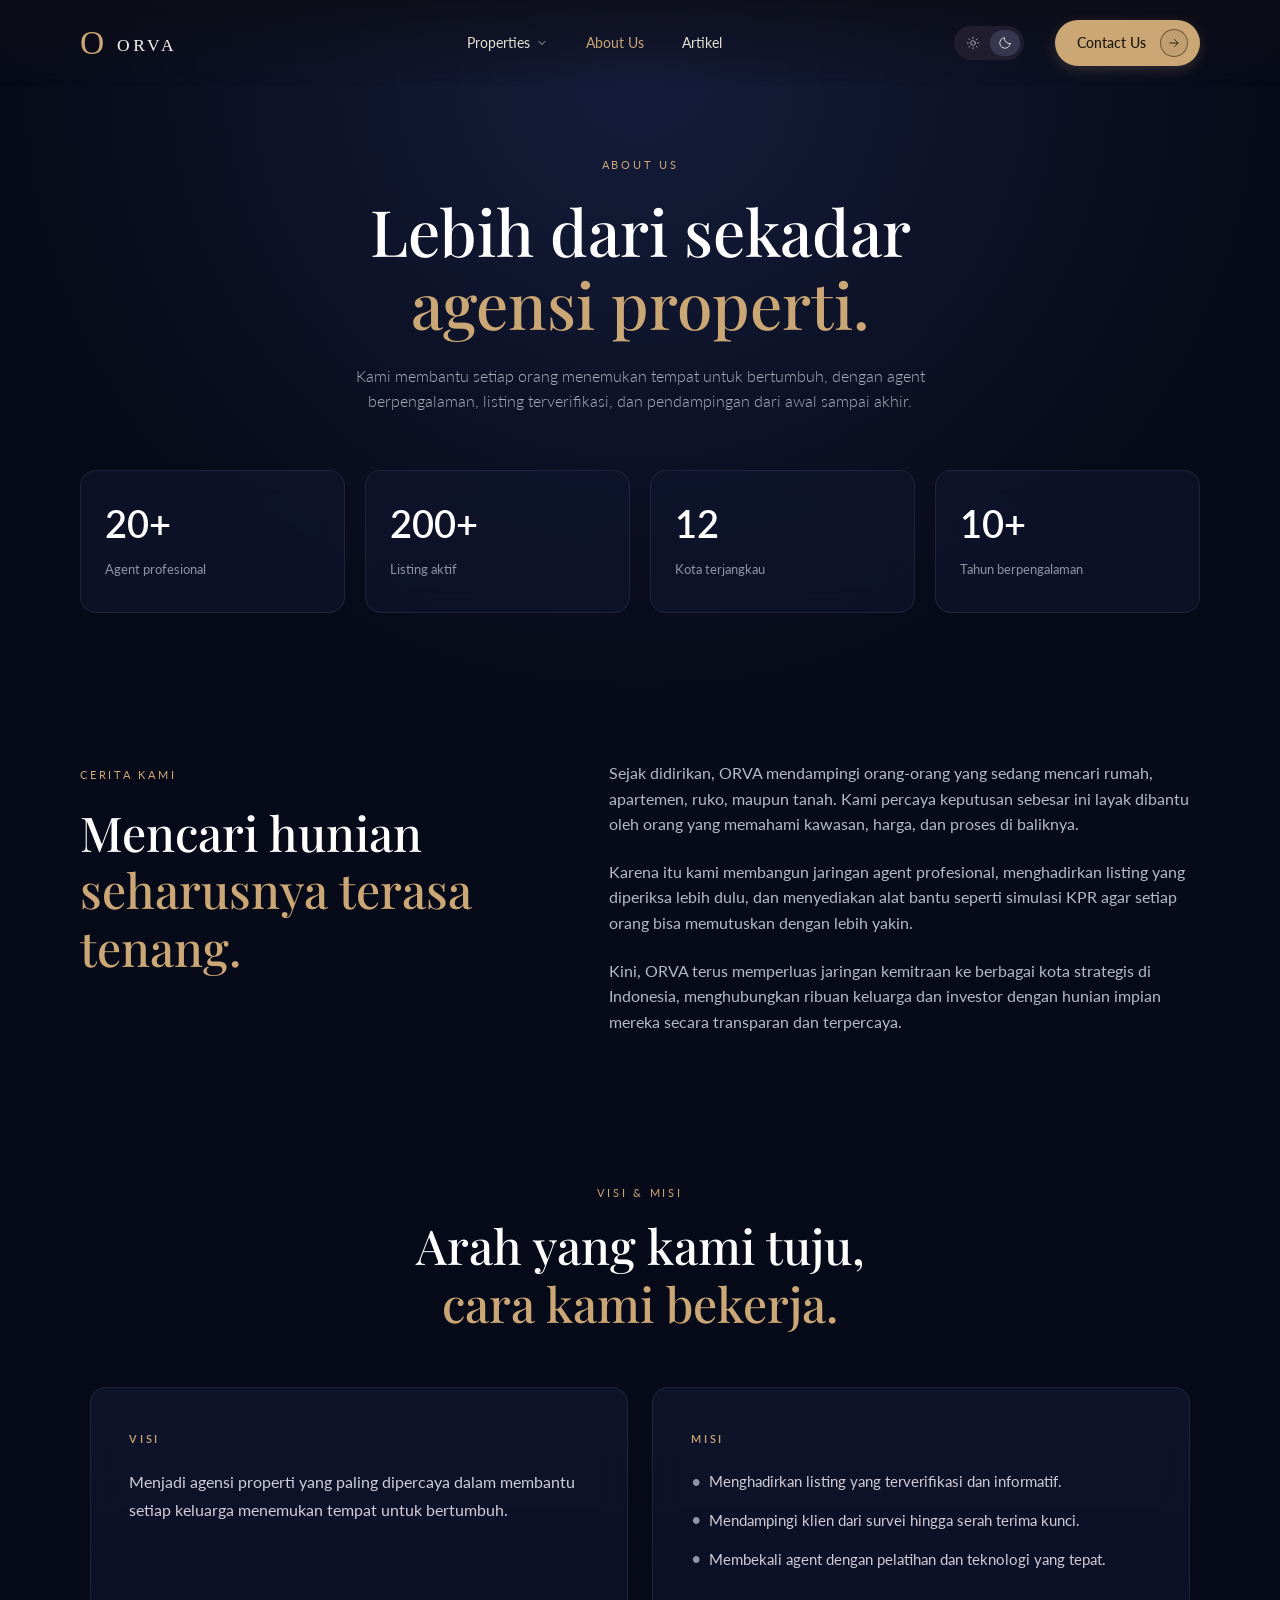
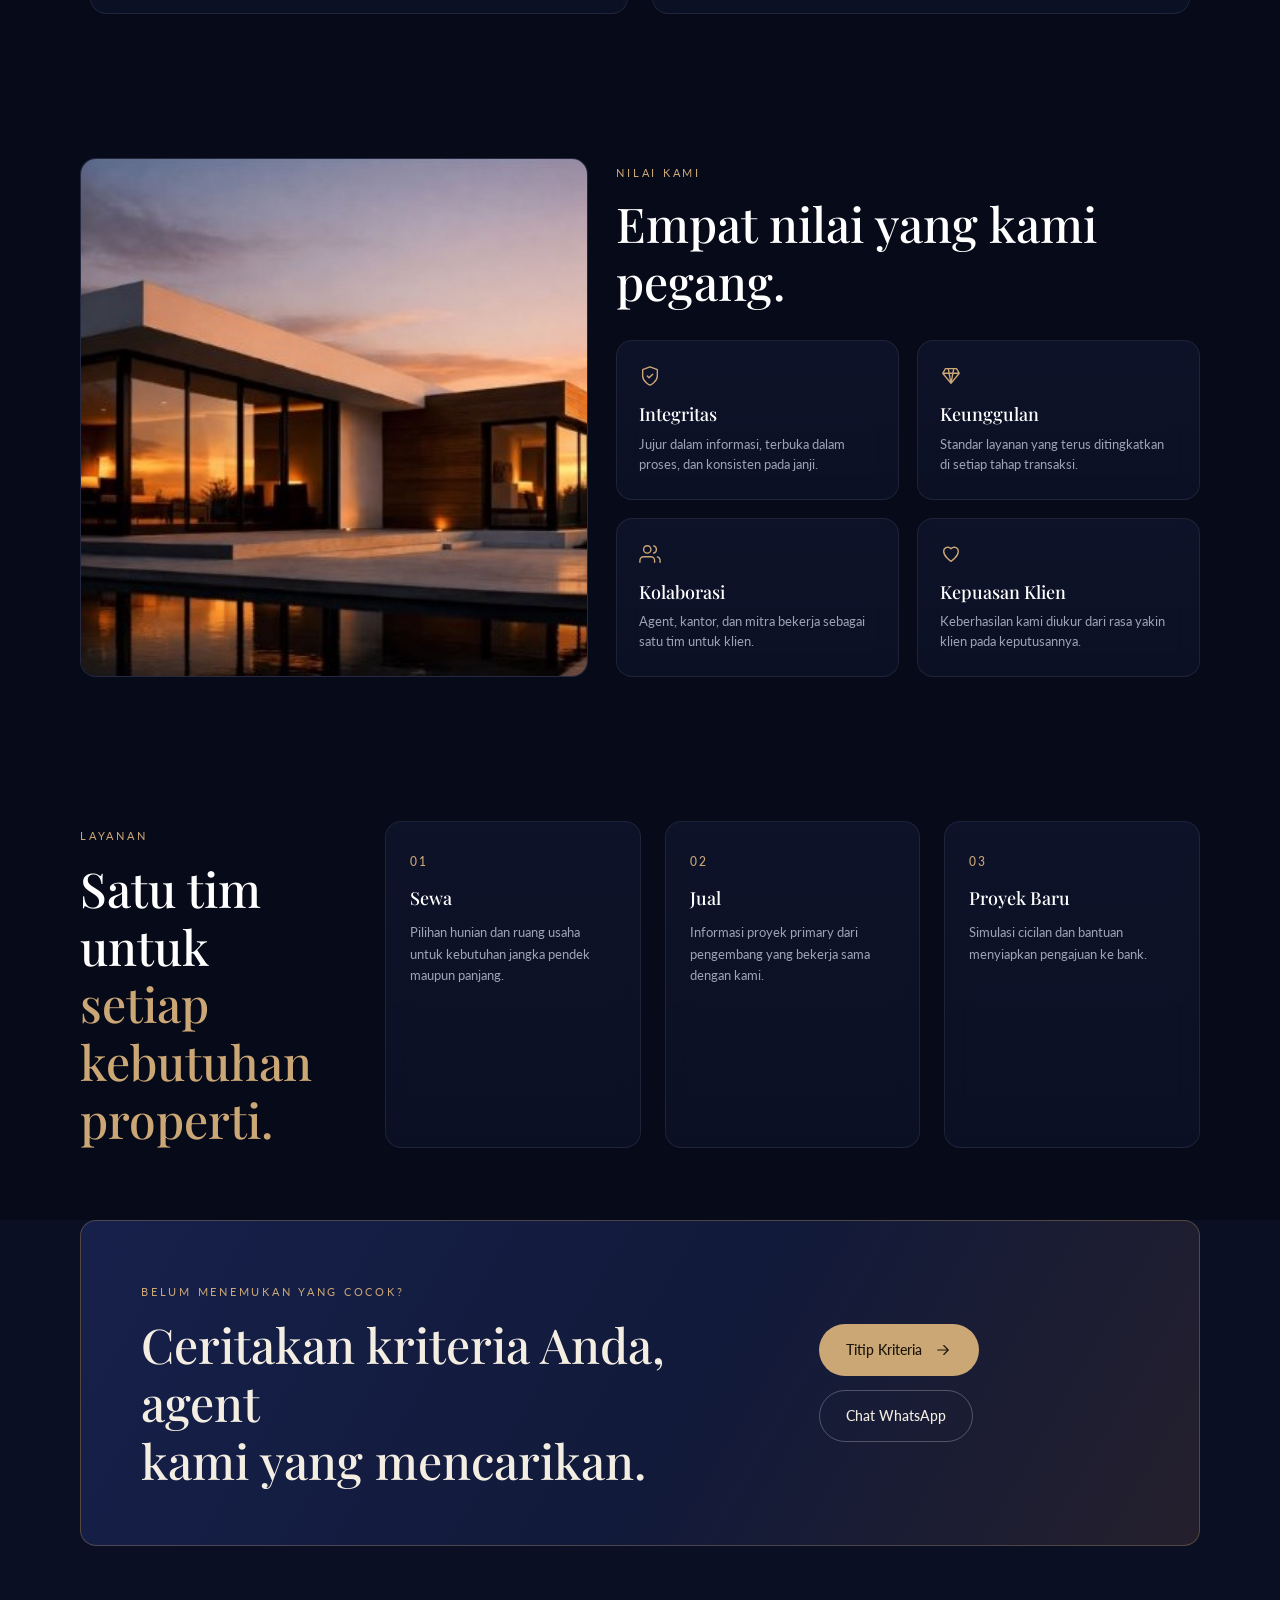
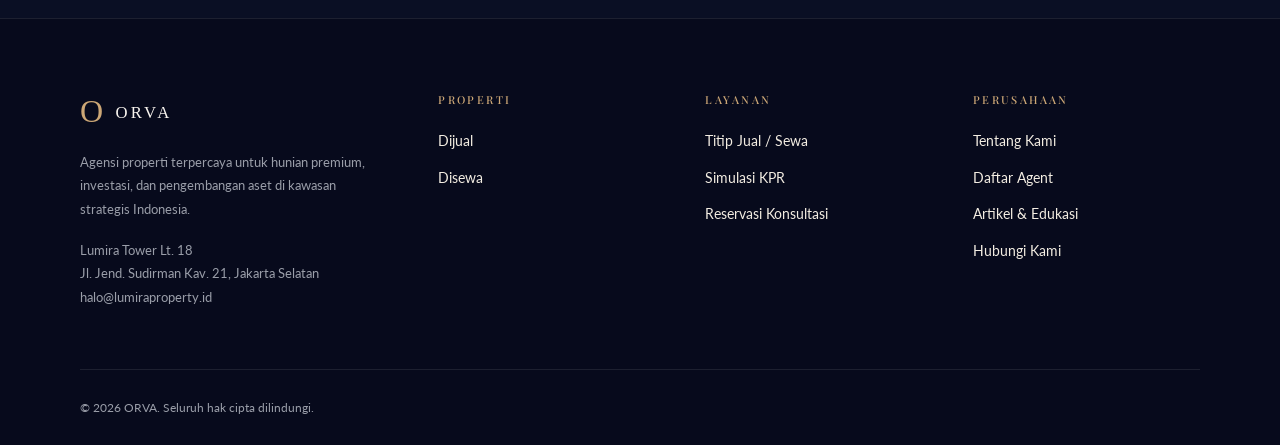
==== commit 1a904887: "new enhancement" ====
--- a/about.html
+++ b/about.html
@@ -3,22 +3,24 @@
   <head>
     <meta charset="UTF-8" />
     <meta name="viewport" content="width=device-width, initial-scale=1" />
-    <title>Tentang Kami — Lumira Property</title>
+    <title data-cms-text="seo.title">Tentang Kami — ORVA</title>
     <meta
       name="description"
-      content="Lebih dari sekadar agensi properti. Kami membantu setiap orang menemukan tempat untuk bertumbuh dengan agent berpengalaman dan listing terverifikasi." />
-    <link rel="icon" type="image/svg+xml" href="images/favicon.svg" />
+      content="Lebih dari sekadar agensi properti. Kami membantu setiap orang menemukan tempat untuk bertumbuh dengan agent berpengalaman dan listing terverifikasi."  data-cms-content="seo.description"/>
+    <link rel="icon" type="image/svg+xml" href="images/orva-favicon.svg" />
     <link rel="preconnect" href="https://fonts.googleapis.com" />
     <link rel="preconnect" href="https://fonts.gstatic.com" crossorigin />
     <link
       href="https://fonts.googleapis.com/css2?family=Lato:wght@300;400;700&family=Playfair+Display:wght@400;500;600&display=swap"
       rel="stylesheet" />
-    <script src="js/theme.js"></script>
+    <script src="js/theme.js?v=orva-1"></script>
     <link rel="stylesheet" href="css/style.css" />
-    <link rel="stylesheet" href="css/theme.css" />
-    <script src="js/main.js" defer></script>
+    <link rel="stylesheet" href="css/theme.css?v=orva-1" />
+    <script src="js/cms-api.js?v=orva-1" defer></script>
+    <script src="js/site-content.js?v=orva-1" defer></script>
+    <script src="js/main.js?v=orva-1" defer></script>
   </head>
-  <body>
+  <body data-cms-page="tentang">
     <!-- SVG SYMBOL SPRITE -->
     <svg width="0" height="0" style="position: absolute" aria-hidden="true">
       <defs>
@@ -55,7 +57,7 @@
     <header class="nav" id="nav">
       <div class="container">
         <a href="index.html" class="logo"
-          ><img src="images/logo.svg" alt="Lumira Property"
+          ><img src="images/orva-logo.svg" alt="ORVA"
         /></a>
         <nav class="nav-links" id="primary-menu" aria-label="Navigasi utama">
           <div class="nav-item">
@@ -124,12 +126,12 @@
       <!-- ABOUT HERO -->
       <section class="about-hero">
         <div class="container">
-          <span class="eyebrow">About Us</span>
-          <h1>
+          <span class="eyebrow" data-cms-text="hero.text1">About Us</span>
+          <h1 data-cms-formatted="hero.formatted1" data-cms-emphasis="gold">
             Lebih dari sekadar
             <span class="gold">agensi properti.</span>
           </h1>
-          <p class="about-lead">
+          <p class="about-lead" data-cms-text="hero.text2">
             Kami membantu setiap orang menemukan tempat untuk bertumbuh, dengan
             agent berpengalaman, listing terverifikasi, dan pendampingan dari
             awal sampai akhir.
@@ -138,20 +140,20 @@
           <!-- STATS GRID -->
           <div class="stats-grid">
             <div class="stat-card">
-              <span class="stat-num">20+</span>
-              <span class="stat-label">Agent profesional</span>
+              <span class="stat-num" data-cms-text="hero.text3">20+</span>
+              <span class="stat-label" data-cms-text="hero.text4">Agent profesional</span>
             </div>
             <div class="stat-card">
-              <span class="stat-num">200+</span>
-              <span class="stat-label">Listing aktif</span>
+              <span class="stat-num" data-cms-text="hero.text5">200+</span>
+              <span class="stat-label" data-cms-text="hero.text6">Listing aktif</span>
             </div>
             <div class="stat-card">
-              <span class="stat-num">12</span>
-              <span class="stat-label">Kota terjangkau</span>
+              <span class="stat-num" data-cms-text="hero.text7">12</span>
+              <span class="stat-label" data-cms-text="hero.text8">Kota terjangkau</span>
             </div>
             <div class="stat-card">
-              <span class="stat-num">10+</span>
-              <span class="stat-label">Tahun berpengalaman</span>
+              <span class="stat-num" data-cms-text="hero.text9">10+</span>
+              <span class="stat-label" data-cms-text="hero.text10">Tahun berpengalaman</span>
             </div>
           </div>
         </div>
@@ -162,27 +164,27 @@
         <div class="container">
           <div class="story-grid">
             <div class="story-left">
-              <span class="eyebrow">Cerita Kami</span>
-              <h2>
+              <span class="eyebrow" data-cms-text="content.text1">Cerita Kami</span>
+              <h2 data-cms-text="content.text2">
                 Mencari hunian
-                <span class="gold">seharusnya terasa<br />tenang.</span>
+                <span class="gold" data-cms-formatted="content.formatted1">seharusnya terasa<br />tenang.</span>
               </h2>
             </div>
             <div class="story-right">
-              <p>
-                Sejak didirikan, Lumira Property mendampingi orang-orang yang
+              <p data-cms-text="content.text3">
+                Sejak didirikan, ORVA mendampingi orang-orang yang
                 sedang mencari rumah, apartemen, ruko, maupun tanah. Kami
                 percaya keputusan sebesar ini layak dibantu oleh orang yang
                 memahami kawasan, harga, dan proses di baliknya.
               </p>
-              <p>
+              <p data-cms-text="content.text4">
                 Karena itu kami membangun jaringan agent profesional,
                 menghadirkan listing yang diperiksa lebih dulu, dan menyediakan
                 alat bantu seperti simulasi KPR agar setiap orang bisa
                 memutuskan dengan lebih yakin.
               </p>
-              <p>
-                Kini, Lumira Property terus memperluas jaringan kemitraan ke
+              <p data-cms-text="content.text5">
+                Kini, ORVA terus memperluas jaringan kemitraan ke
                 berbagai kota strategis di Indonesia, menghubungkan ribuan
                 keluarga dan investor dengan hunian impian mereka secara
                 transparan dan terpercaya.
@@ -196,8 +198,8 @@
       <section class="vision-sec">
         <div class="container">
           <div class="vision-head">
-            <span class="eyebrow">Visi &amp; Misi</span>
-            <h2>
+            <span class="eyebrow" data-cms-text="contact.text1">Visi &amp; Misi</span>
+            <h2 data-cms-formatted="contact.formatted1" data-cms-emphasis="gold">
               Arah yang kami tuju,<br />
               <span class="gold">cara kami bekerja.</span>
             </h2>
@@ -205,20 +207,20 @@
 
           <div class="vision-grid">
             <div class="vision-card">
-              <span class="vision-tag">Visi</span>
-              <p>
+              <span class="vision-tag" data-cms-text="contact.text2">Visi</span>
+              <p data-cms-text="contact.text3">
                 Menjadi agensi properti yang paling dipercaya dalam membantu
                 setiap keluarga menemukan tempat untuk bertumbuh.
               </p>
             </div>
             <div class="vision-card">
-              <span class="vision-tag">Misi</span>
+              <span class="vision-tag" data-cms-text="contact.text4">Misi</span>
               <ul class="mission-list">
-                <li>Menghadirkan listing yang terverifikasi dan informatif.</li>
-                <li>
+                <li data-cms-text="contact.text5">Menghadirkan listing yang terverifikasi dan informatif.</li>
+                <li data-cms-text="contact.text6">
                   Mendampingi klien dari survei hingga serah terima kunci.
                 </li>
-                <li>
+                <li data-cms-text="contact.text7">
                   Membekali agent dengan pelatihan dan teknologi yang tepat.
                 </li>
               </ul>
@@ -232,40 +234,40 @@
         <div class="container">
           <div class="values-wrap">
             <div class="values-img">
-              <img src="images/about-villa.jpg" alt="Nilai Lumira Property" />
+              <img src="images/about-villa.jpg" alt="Nilai ORVA"  data-cms-image="calculator.image1"/>
             </div>
             <div class="values-content">
-              <span class="eyebrow">Nilai Kami</span>
-              <h2>Empat nilai yang kami pegang.</h2>
+              <span class="eyebrow" data-cms-text="calculator.text1">Nilai Kami</span>
+              <h2 data-cms-text="calculator.text2">Empat nilai yang kami pegang.</h2>
               <div class="values-grid">
                 <div class="val-card">
                   <svg class="icon"><use href="#i-shield" /></svg>
-                  <h4>Integritas</h4>
-                  <p>
+                  <h4 data-cms-text="calculator.text3">Integritas</h4>
+                  <p data-cms-text="calculator.text4">
                     Jujur dalam informasi, terbuka dalam proses, dan konsisten
                     pada janji.
                   </p>
                 </div>
                 <div class="val-card">
                   <svg class="icon"><use href="#i-diamond" /></svg>
-                  <h4>Keunggulan</h4>
-                  <p>
+                  <h4 data-cms-text="calculator.text5">Keunggulan</h4>
+                  <p data-cms-text="calculator.text6">
                     Standar layanan yang terus ditingkatkan di setiap tahap
                     transaksi.
                   </p>
                 </div>
                 <div class="val-card">
                   <svg class="icon"><use href="#i-users" /></svg>
-                  <h4>Kolaborasi</h4>
-                  <p>
+                  <h4 data-cms-text="calculator.text7">Kolaborasi</h4>
+                  <p data-cms-text="calculator.text8">
                     Agent, kantor, dan mitra bekerja sebagai satu tim untuk
                     klien.
                   </p>
                 </div>
                 <div class="val-card">
                   <svg class="icon"><use href="#i-heart" /></svg>
-                  <h4>Kepuasan Klien</h4>
-                  <p>
+                  <h4 data-cms-text="calculator.text9">Kepuasan Klien</h4>
+                  <p data-cms-text="calculator.text10">
                     Keberhasilan kami diukur dari rasa yakin klien pada
                     keputusannya.
                   </p>
@@ -281,32 +283,32 @@
         <div class="container">
           <div class="services-wrap">
             <div class="services-intro">
-              <span class="eyebrow">Layanan</span>
-              <h2>
+              <span class="eyebrow" data-cms-text="consultation.text1">Layanan</span>
+              <h2 data-cms-text="consultation.text2">
                 Satu tim untuk
-                <span class="gold">setiap kebutuhan<br />properti.</span>
+                <span class="gold" data-cms-formatted="consultation.formatted1">setiap kebutuhan<br />properti.</span>
               </h2>
             </div>
             <div class="serv-card">
-              <span class="serv-num">01</span>
-              <h4>Sewa</h4>
-              <p>
+              <span class="serv-num" data-cms-text="consultation.text3">01</span>
+              <h4 data-cms-text="consultation.text4">Sewa</h4>
+              <p data-cms-text="consultation.text5">
                 Pilihan hunian dan ruang usaha untuk kebutuhan jangka pendek
                 maupun panjang.
               </p>
             </div>
             <div class="serv-card">
-              <span class="serv-num">02</span>
-              <h4>Jual</h4>
-              <p>
+              <span class="serv-num" data-cms-text="consultation.text6">02</span>
+              <h4 data-cms-text="consultation.text7">Jual</h4>
+              <p data-cms-text="consultation.text8">
                 Informasi proyek primary dari pengembang yang bekerja sama
                 dengan kami.
               </p>
             </div>
             <div class="serv-card">
-              <span class="serv-num">03</span>
-              <h4>Proyek Baru</h4>
-              <p>Simulasi cicilan dan bantuan menyiapkan pengajuan ke bank.</p>
+              <span class="serv-num" data-cms-text="consultation.text9">03</span>
+              <h4 data-cms-text="consultation.text10">Proyek Baru</h4>
+              <p data-cms-text="consultation.text11">Simulasi cicilan dan bantuan menyiapkan pengajuan ke bank.</p>
             </div>
           </div>
         </div>
@@ -317,19 +319,19 @@
         <div class="container">
           <div class="cta-box">
             <div>
-              <span class="eyebrow">Belum menemukan yang cocok?</span>
-              <h2>Ceritakan kriteria Anda, agent<br />kami yang mencarikan.</h2>
+              <span class="eyebrow" data-cms-text="agents.text1">Belum menemukan yang cocok?</span>
+              <h2 data-cms-formatted="agents.formatted1">Ceritakan kriteria Anda, agent<br />kami yang mencarikan.</h2>
             </div>
             <div class="cta-actions">
               <a href="index.html#titip" class="btn btn-gold"
-                >Titip Kriteria <svg class="icon"><use href="#i-arrow" /></svg
+                 data-cms-href="agents.href1" data-cms-text="agents.text2">Titip Kriteria <svg class="icon"><use href="#i-arrow" /></svg
               ></a>
               <a
                 href="https://wa.me/6281234567890"
                 class="btn btn-outline"
                 target="_blank"
                 rel="noopener"
-                >Chat WhatsApp</a
+                 data-cms-href="agents.href2" data-cms-text="agents.text3">Chat WhatsApp</a
               >
             </div>
           </div>
@@ -341,7 +343,7 @@
     <footer>
       <div class="container foot-grid">
         <div>
-          <img src="images/logo.svg" alt="Lumira Property" />
+          <img src="images/orva-logo.svg" alt="ORVA" />
           <p>
             Agensi properti terpercaya untuk hunian premium, investasi, dan
             pengembangan aset di kawasan strategis Indonesia.
@@ -381,7 +383,7 @@
         </div>
       </div>
       <div class="container copy">
-        &copy; 2026 Lumira Property. Seluruh hak cipta dilindungi.
+        &copy; 2026 ORVA. Seluruh hak cipta dilindungi.
       </div>
     </footer>
   </body>
--- a/css/style.css
+++ b/css/style.css
@@ -1,4 +1,4 @@
-/* ===== LUMIRA PROPERTY ===== */
+/* ===== ORVA ===== */
 :root {
   --bg: #0a0f24;
   --bg-2: #0d1330;
@@ -342,7 +342,7 @@
   display: flex;
   flex-direction: column;
   justify-content: space-between;
-  background: #0d0c18 url("../images/hero.jpg") center top/cover no-repeat;
+  background: #0d0c18 var(--hero-photo, url("../images/hero.jpg")) center top/cover no-repeat;
   overflow: hidden;
 }
 .hero::before {
@@ -1644,6 +1644,43 @@
   width: 100%;
   aspect-ratio: 4 / 3;
   object-fit: cover;
+}
+.unit-thumbnails:not([hidden]) {
+  display: grid;
+  grid-template-columns: repeat(5, minmax(0, 1fr));
+  gap: 8px;
+  margin-top: 10px;
+}
+.unit-thumbnails button {
+  padding: 2px;
+  border: 2px solid var(--line);
+  border-radius: 8px;
+  background: var(--card);
+  cursor: pointer;
+}
+.unit-thumbnails button[aria-pressed="true"] {
+  border-color: var(--gold);
+}
+.unit-thumbnails button:focus-visible {
+  outline: 2px solid var(--gold);
+  outline-offset: 2px;
+}
+.unit-thumbnails img {
+  display: block;
+  width: 100%;
+  aspect-ratio: 4 / 3;
+  object-fit: cover;
+  border-radius: 4px;
+}
+.unit-video iframe {
+  display: block;
+  width: 100%;
+  min-height: 200px;
+  aspect-ratio: 16 / 9;
+  margin-top: 14px;
+  border: 0;
+  border-radius: 8px;
+  background: #000;
 }
 .unit-summary,
 .unit-description {
--- a/css/theme.css
+++ b/css/theme.css
@@ -106,8 +106,8 @@
   box-shadow: var(--light-shadow);
 }
 
-[data-theme="light"] :is(.logo img, .foot-grid img[src="images/logo.svg"]) {
-  content: url("../images/logo-light.svg") / "Lumira Property";
+[data-theme="light"] :is(.logo img, .foot-grid img[src="images/orva-logo.svg"], .site-logo) {
+  content: var(--site-light-logo, url("../images/orva-logo-light.svg")) / "ORVA";
 }
 
 [data-theme="light"] :is(.nav-links a, .nav-item > a, .dropdown-menu a) {
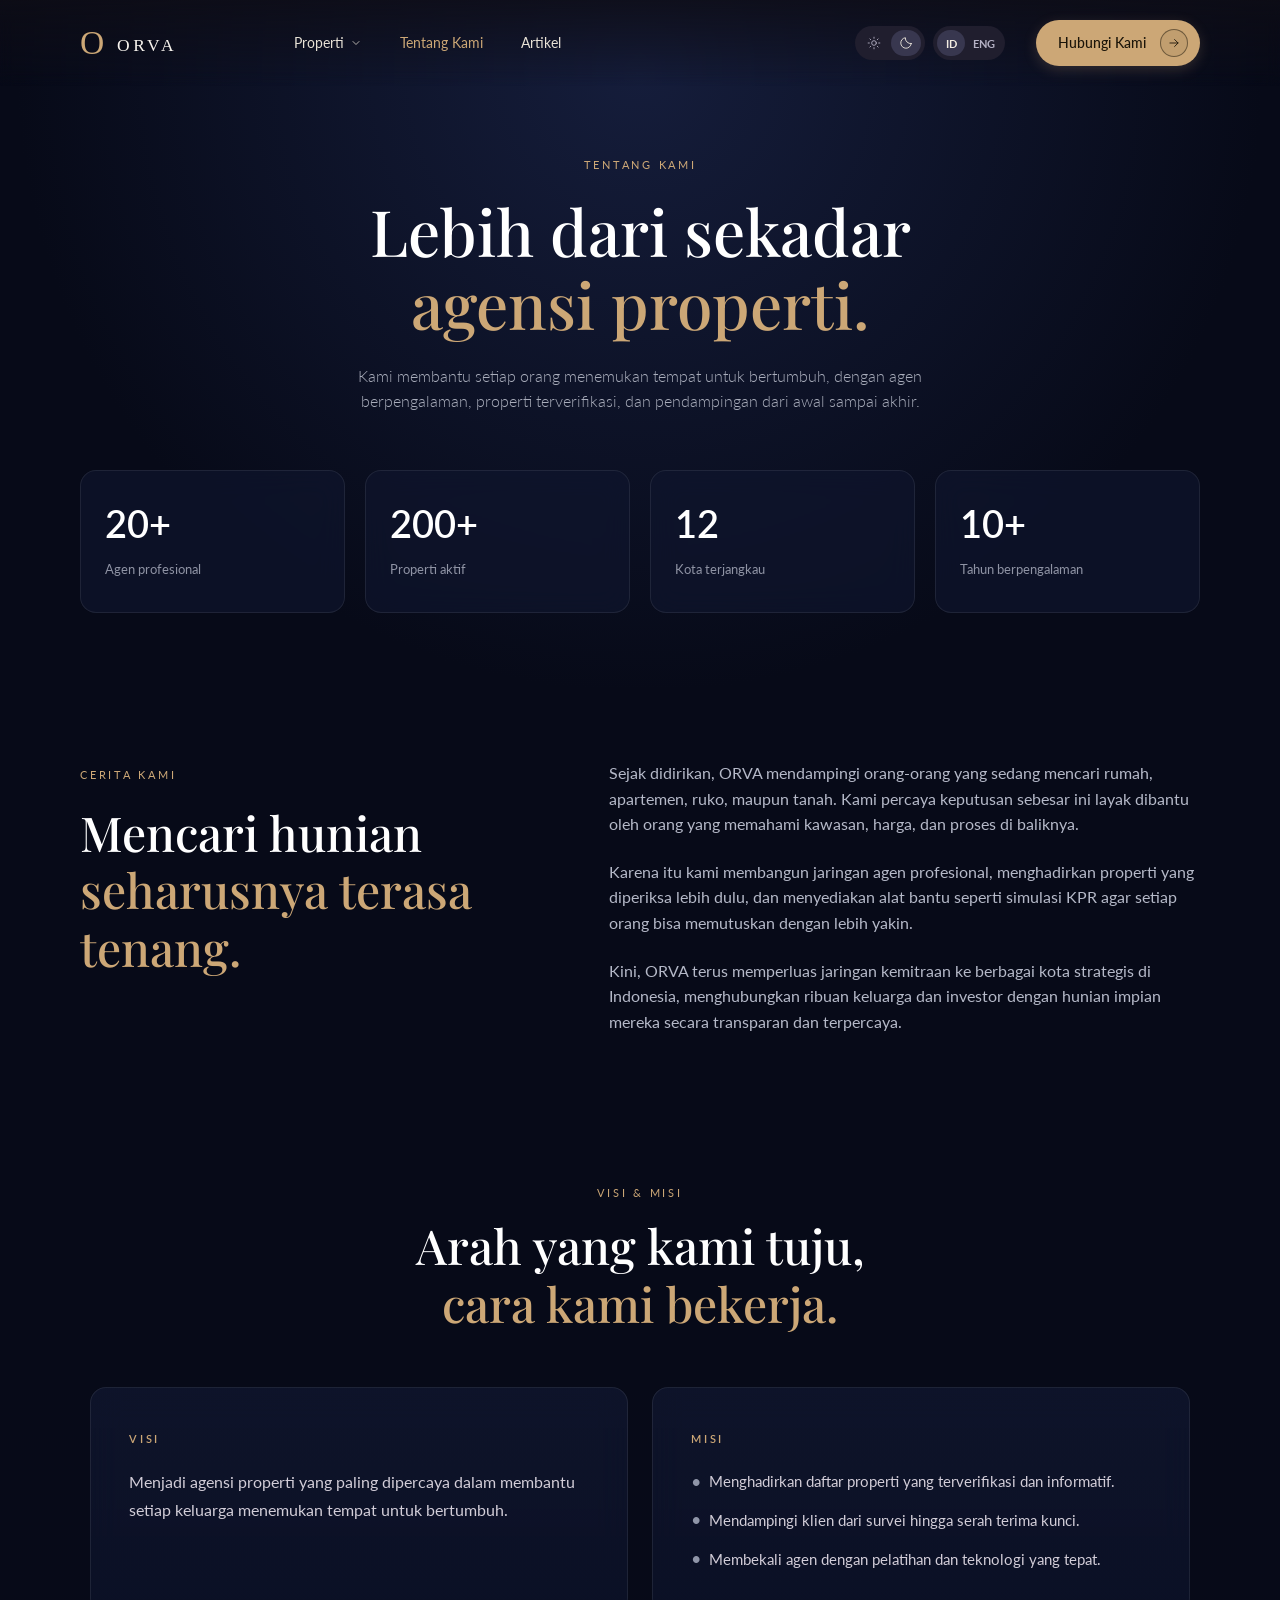
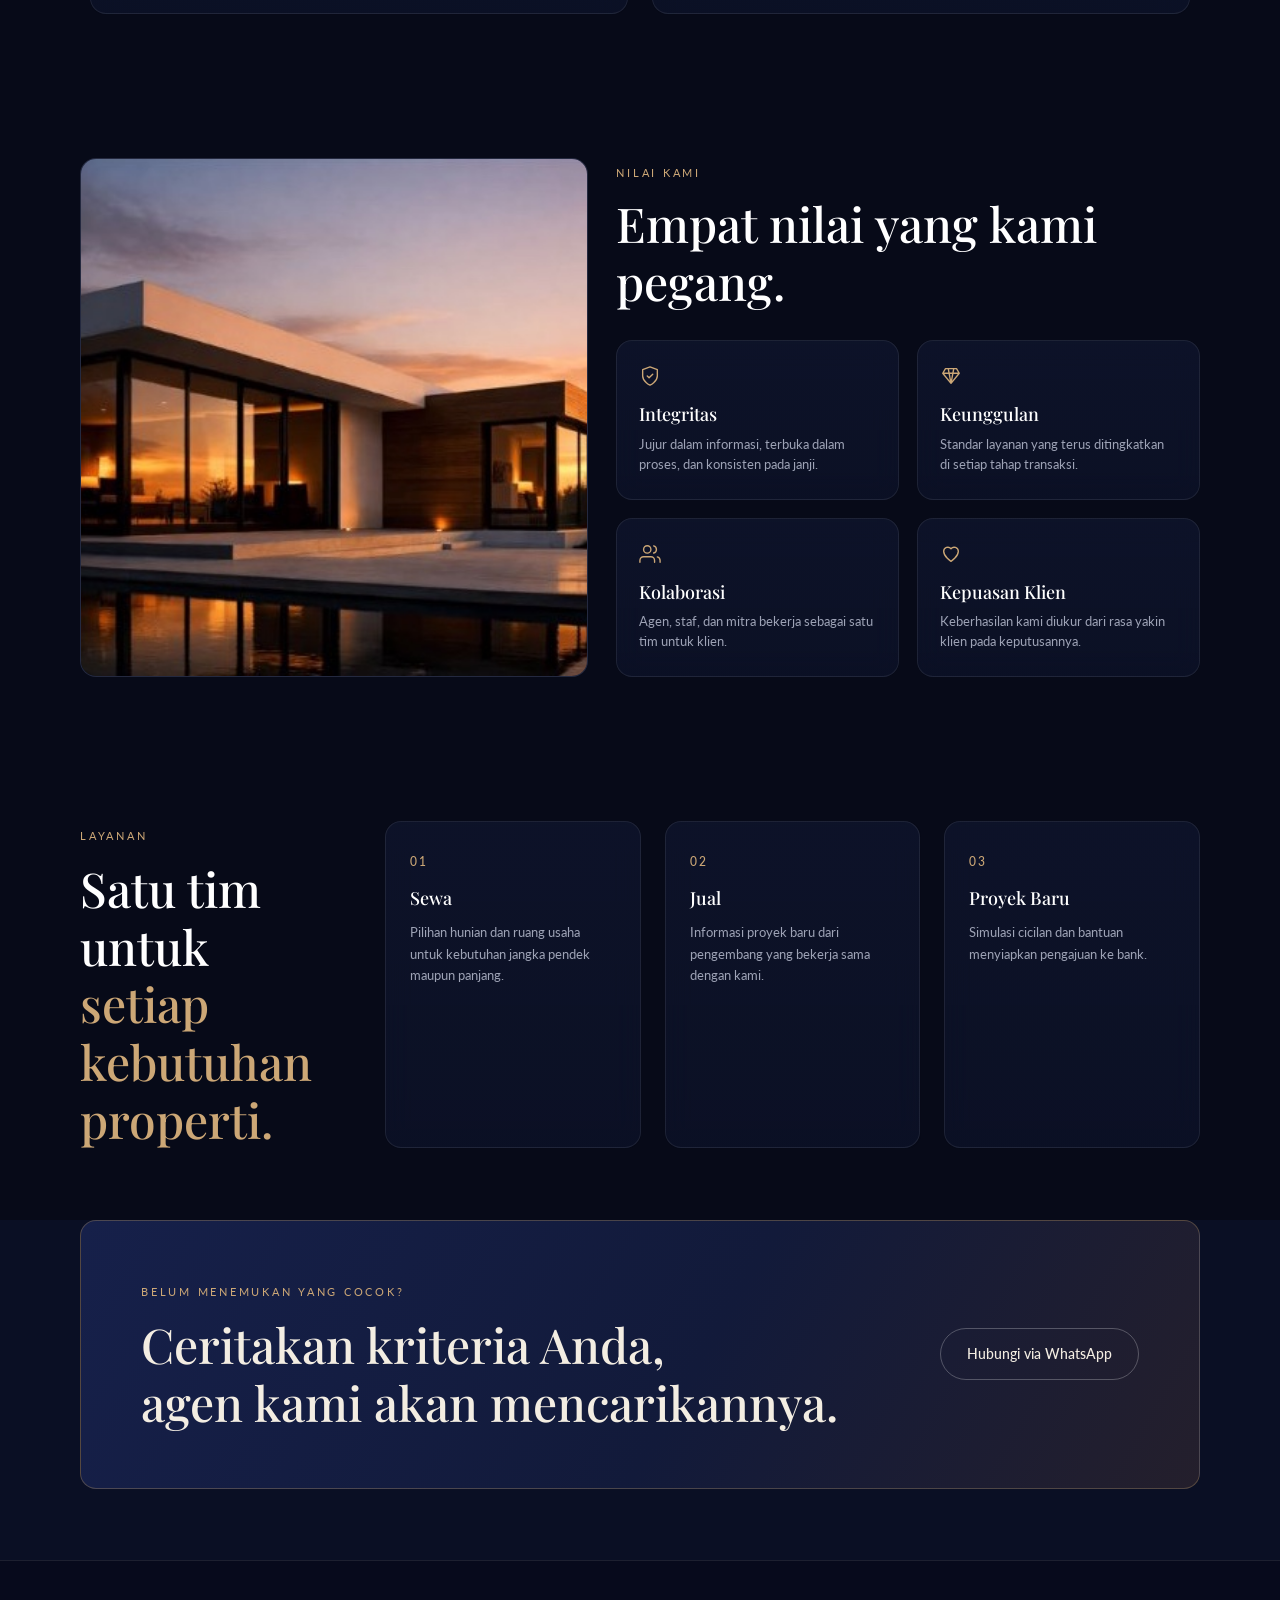
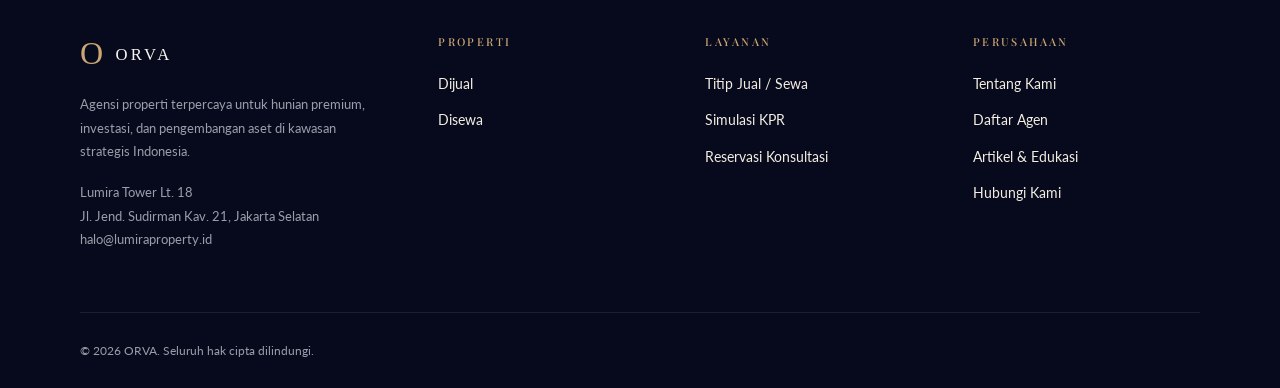
==== commit 3f72f0e0: "update" ====
--- a/about.html
+++ b/about.html
@@ -14,11 +14,13 @@
       href="https://fonts.googleapis.com/css2?family=Lato:wght@300;400;700&family=Playfair+Display:wght@400;500;600&display=swap"
       rel="stylesheet" />
     <script src="js/theme.js?v=orva-1"></script>
-    <link rel="stylesheet" href="css/style.css" />
-    <link rel="stylesheet" href="css/theme.css?v=orva-1" />
-    <script src="js/cms-api.js?v=orva-1" defer></script>
-    <script src="js/site-content.js?v=orva-1" defer></script>
-    <script src="js/main.js?v=orva-1" defer></script>
+    <script src="js/translations.js?v=orva-lang-1" defer></script>
+    <script src="js/language.js?v=drawer-stay-open-1" defer></script>
+    <link rel="stylesheet" href="css/style.css?v=mobile-drawer-overlay-1" />
+    <link rel="stylesheet" href="css/theme.css?v=mobile-drawer-1" />
+    <script src="js/cms-api.js?v=cms-locale-1" defer></script>
+    <script src="js/site-content.js?v=mobile-nav-1" defer></script>
+    <script src="js/main.js?v=drawer-stay-open-1" defer></script>
   </head>
   <body data-cms-page="tentang">
     <!-- SVG SYMBOL SPRITE -->
@@ -75,7 +77,6 @@
             <a href="about.html">About Us</a>
           </div>
           <a href="articles.html">Artikel</a>
-          <a href="contact.html" class="nav-mobile-only">Contact Us</a>
         </nav>
         <div class="nav-actions">
           <div
@@ -323,9 +324,6 @@
               <h2 data-cms-formatted="agents.formatted1">Ceritakan kriteria Anda, agent<br />kami yang mencarikan.</h2>
             </div>
             <div class="cta-actions">
-              <a href="index.html#titip" class="btn btn-gold"
-                 data-cms-href="agents.href1" data-cms-text="agents.text2">Titip Kriteria <svg class="icon"><use href="#i-arrow" /></svg
-              ></a>
               <a
                 href="https://wa.me/6281234567890"
                 class="btn btn-outline"
--- a/css/style.css
+++ b/css/style.css
@@ -213,15 +213,23 @@
   color: #e8e2d6;
   font-weight: 400;
 }
+@media (width > 1024px) {
+  .nav .container {
+    justify-content: flex-start;
+  }
+  .nav-links {
+    margin-inline-start: 60px;
+  }
+  .nav .nav-actions {
+    margin-inline-start: auto;
+  }
+}
 .nav-links a {
   display: inline-flex;
   align-items: center;
   gap: 6px;
   transition: 0.2s;
   color: #e8e2d6;
-}
-.nav-links .nav-mobile-only {
-  display: none;
 }
 .nav-chevron.icon {
   width: 12px;
@@ -342,7 +350,8 @@
   display: flex;
   flex-direction: column;
   justify-content: space-between;
-  background: #0d0c18 var(--hero-photo, url("../images/hero.jpg")) center top/cover no-repeat;
+  background: #0d0c18 var(--hero-photo, url("../images/hero.jpg")) center
+    top/cover no-repeat;
   overflow: hidden;
 }
 .hero::before {
@@ -380,7 +389,8 @@
   flex: 1;
 }
 .hero-copy {
-  max-width: 620px;
+  width: 100%;
+  max-width: 750px;
 }
 .hero-copy .eyebrow {
   margin-bottom: 26px;
@@ -950,17 +960,6 @@
   font-style: normal;
   color: var(--gold);
 }
-.see-all {
-  display: inline-flex;
-  align-items: center;
-  gap: 10px;
-  font-size: 13px;
-  color: var(--text);
-  transition: 0.2s;
-}
-.see-all:hover {
-  color: var(--gold);
-}
 
 /* ===== PROPERTIES ===== */
 .props {
@@ -1374,6 +1373,9 @@
   gap: 14px;
   flex-wrap: wrap;
 }
+.cta-actions .btn {
+  white-space: nowrap;
+}
 
 /* ===== FOOTER ===== */
 footer {
@@ -1731,7 +1733,32 @@
 .unit-description .btn {
   margin-top: 16px;
 }
-
+.unit-extra-specs[hidden] {
+  display: none;
+}
+.unit-extra-specs {
+  grid-template-columns: repeat(auto-fit, minmax(min(100%, 190px), 1fr));
+  margin-top: 16px;
+}
+.unit-extra-specs dd {
+  overflow-wrap: anywhere;
+}
+.unit-facilities {
+  margin-top: 18px;
+}
+.unit-facilities ul {
+  display: grid;
+  grid-template-columns: repeat(auto-fit, minmax(min(100%, 220px), 1fr));
+  gap: 8px;
+  margin-top: 12px;
+  list-style: none;
+}
+.unit-facilities li {
+  padding: 8px 12px;
+  border: 1px solid var(--line);
+  border-radius: 8px;
+  overflow-wrap: anywhere;
+}
 /* ===== ARTICLES PAGE ===== */
 .nav-links a:is([aria-current="page"], [aria-current="location"]) {
   color: var(--gold);
@@ -2281,6 +2308,39 @@
 /* Form Controls */
 .cform[hidden] {
   display: none;
+}
+.contact-success {
+  position: fixed;
+  inset: 0;
+  margin: auto;
+  width: min(calc(100% - 32px), 440px);
+  padding: clamp(24px, 6vw, 40px);
+  border: 1px solid var(--line);
+  border-radius: var(--radius);
+  background: var(--card);
+  color: var(--text);
+  text-align: center;
+  box-shadow: 0 16px 48px rgba(0, 0, 0, 0.32);
+}
+.contact-success::backdrop {
+  background: rgba(8, 12, 25, 0.7);
+}
+.contact-success-mark {
+  display: grid;
+  place-items: center;
+  width: 48px;
+  height: 48px;
+  margin: 0 auto 16px;
+  border: 1px solid var(--gold);
+  border-radius: 50%;
+  color: var(--gold);
+  font-size: 24px;
+}
+.contact-success h2 {
+  font-size: var(--type-h3);
+}
+.contact-success p {
+  margin: 12px 0 24px;
 }
 .cform {
   display: flex;
@@ -2637,42 +2697,98 @@
   }
 
   /* Navigation */
-  .nav-links,
+  html {
+    overflow-x: hidden;
+  }
   .nav-cta {
+    min-height: 44px;
+    padding: 0 14px;
+    font-size: 13px;
+    white-space: nowrap;
+  }
+  .nav-cta .arrow-circle {
     display: none;
   }
   .burger {
     display: grid;
     place-items: center;
+    position: relative;
     width: 44px;
     height: 44px;
   }
+  .nav.open .burger .icon {
+    visibility: hidden;
+  }
+  .nav.open .burger::before,
+  .nav.open .burger::after {
+    content: "";
+    position: absolute;
+    width: 17px;
+    height: 2px;
+    border-radius: 1px;
+    background: currentColor;
+  }
+  .nav.open .burger::before {
+    transform: rotate(45deg);
+  }
+  .nav.open .burger::after {
+    transform: rotate(-45deg);
+  }
   .logo img {
     height: 36px;
   }
-  .nav.open .nav-links {
+  html.mobile-menu-open {
+    overflow: hidden;
+  }
+  .nav.open {
+    position: fixed;
+    background: #101426;
+    backdrop-filter: none;
+    -webkit-backdrop-filter: none;
+  }
+  .nav-links {
     display: flex;
     flex-direction: column;
     align-items: stretch;
     gap: 0;
     position: absolute;
-    inset: 100% var(--page-gutter) auto;
-    max-height: calc(100dvh - var(--nav-height) - var(--page-gutter));
+    inset: var(--nav-height) 0 auto;
+    height: calc(100vh - var(--nav-height));
+    height: calc(100dvh - var(--nav-height));
     overflow-y: auto;
-    padding: 8px 16px;
-    border: 1px solid var(--line);
-    border-radius: 16px;
+    overscroll-behavior-y: contain;
+    padding: 16px var(--page-gutter) max(16px, env(safe-area-inset-bottom));
+    border-top: 1px solid var(--line);
     background: #101426;
-    box-shadow: 0 12px 32px rgba(0, 0, 0, 0.4);
+    visibility: hidden;
+    pointer-events: none;
+    transform: translateX(100%);
+    transition: transform 280ms ease, visibility 0s linear 280ms;
+  }
+  .nav.open .nav-links {
+    visibility: visible;
+    pointer-events: auto;
+    transform: translateX(0);
+    transition-delay: 0s;
+  }
+  @media (prefers-reduced-motion: reduce) {
+    .nav-links {
+      transition: none;
+    }
+  }
+  .nav-links > * {
+    flex-shrink: 0;
   }
   .nav-links a {
     display: flex;
     align-items: center;
     min-height: 44px;
   }
-  .nav-links .nav-mobile-only {
-    display: flex;
-    color: var(--gold);
+  .nav-links .nav-switches {
+    flex-wrap: wrap;
+    gap: 12px;
+    margin-top: auto;
+    padding-block: 12px 4px;
     border-top: 1px solid var(--line);
   }
   .nav-item {
@@ -2738,6 +2854,11 @@
     align-items: stretch;
     gap: 8px;
     padding: 16px;
+  }
+  [data-property-search] :is(.field-control, .filter-trigger)::after {
+    width: 7px;
+    height: 7px;
+    border-width: 1px;
   }
   .field,
   .field:first-of-type {
@@ -3125,3 +3246,111 @@
     transform: none;
   }
 }
+
+/* ===== AGENT PROFILE ===== */
+.agent-profile {
+  padding-block: calc(var(--nav-height) + 32px) var(--section-space);
+  min-height: 60vh;
+}
+.agent-profile-nav {
+  margin-bottom: 24px;
+}
+.agent-profile-hero {
+  display: grid;
+  grid-template-columns: minmax(0, 1fr) minmax(0, 1.65fr);
+  align-items: center;
+  gap: clamp(24px, 5vw, 64px);
+  padding: clamp(20px, 4vw, 48px);
+  background: var(--card);
+  border: 1px solid var(--line);
+  border-radius: var(--radius);
+}
+.agent-profile-portrait {
+  position: relative;
+  display: grid;
+  place-items: center;
+  aspect-ratio: 1;
+  overflow: hidden;
+  border-radius: var(--radius);
+  background: var(--bg-2);
+  color: var(--gold);
+  font: 600 clamp(3rem, 9vw, 7rem) var(--font-heading);
+}
+.agent-profile-portrait img {
+  position: absolute;
+  inset: 0;
+  width: 100%;
+  height: 100%;
+  object-fit: cover;
+}
+.agent-profile-intro h1 {
+  margin-block: 12px;
+  overflow-wrap: anywhere;
+}
+.agent-profile-intro p,
+.agent-profile-facts dt {
+  color: var(--muted);
+}
+.agent-profile-facts {
+  display: flex;
+  flex-wrap: wrap;
+  gap: 20px 32px;
+  margin-block: 24px;
+  padding-block: 16px;
+  border-block: 1px solid var(--line);
+}
+.agent-profile-facts dd {
+  font-weight: 700;
+}
+#agent-profile-experience dd {
+  color: var(--gold);
+  font-size: var(--type-h3);
+}
+.agent-profile-actions {
+  display: flex;
+  flex-wrap: wrap;
+  gap: 12px;
+  margin-top: 24px;
+}
+.agent-profile-sections {
+  display: flex;
+  flex-wrap: wrap;
+  gap: var(--card-gap);
+}
+.agent-profile-sections section {
+  flex: 1 1 300px;
+  margin-top: var(--card-gap);
+  padding: clamp(20px, 4vw, 32px);
+  background: var(--card);
+  border: 1px solid var(--line);
+  border-radius: var(--radius);
+  overflow-wrap: anywhere;
+}
+#agent-profile-bio {
+  flex-basis: 100%;
+}
+.agent-profile-sections h2 {
+  margin-bottom: 12px;
+  font-size: var(--type-h3);
+}
+.agent-profile-sections p {
+  white-space: pre-line;
+}
+.agent-profile-sections ul {
+  padding-inline-start: 1.25em;
+}
+.agent-profile-sections li + li {
+  margin-top: 8px;
+}
+.agent-profile [hidden],
+#agent .aexp[hidden] {
+  display: none;
+}
+@media (max-width: 720px) {
+  .agent-profile-hero {
+    grid-template-columns: minmax(0, 1fr);
+  }
+  .agent-profile-portrait {
+    width: min(100%, 360px);
+  }
+}
--- a/css/theme.css
+++ b/css/theme.css
@@ -3,7 +3,9 @@
 }
 
 .nav-actions,
-.theme-toggle {
+.nav-switches,
+.theme-toggle,
+.language-toggle {
   display: flex;
   align-items: center;
 }
@@ -12,7 +14,11 @@
   gap: clamp(12px, 2.4vw, 35px);
 }
 
-.theme-toggle {
+.nav-switches {
+  gap: 8px;
+}
+
+:is(.theme-toggle, .language-toggle) {
   --toggle-bg: #201e2e;
   --toggle-active: #38374f;
   --toggle-text: #b5b2c5;
@@ -26,7 +32,7 @@
   display: none;
 }
 
-.theme-toggle button {
+:is(.theme-toggle, .language-toggle) button {
   display: grid;
   place-items: center;
   width: 30px;
@@ -38,18 +44,25 @@
   cursor: pointer;
 }
 
-.theme-toggle button[aria-pressed="true"] {
+:is(.theme-toggle, .language-toggle) button[aria-pressed="true"] {
   background: var(--toggle-active);
   color: var(--text);
 }
 
-.theme-toggle button:hover {
-  color: var(--text);
-}
-
-.theme-toggle button:focus-visible {
+:is(.theme-toggle, .language-toggle) button:hover {
+  color: var(--text);
+}
+
+:is(.theme-toggle, .language-toggle) button:focus-visible {
   outline: 2px solid var(--gold);
   outline-offset: 2px;
+}
+
+.language-toggle button {
+  width: auto;
+  min-width: 28px;
+  padding-inline: 6px;
+  font: 700 0.6875rem var(--font-body);
 }
 
 .theme-toggle .icon {
@@ -59,7 +72,12 @@
 
 @media (max-width: 1024px) {
   .nav-actions {
-    gap: 8px;
+    gap: 6px;
+  }
+
+  .nav-links :is(.theme-toggle, .language-toggle) button {
+    min-width: 44px;
+    height: 44px;
   }
 
   .burger .icon {
@@ -85,14 +103,14 @@
   --light-shadow: 0 12px 32px rgba(50, 36, 56, 0.09);
 }
 
-[data-theme="light"] .theme-toggle {
+[data-theme="light"] :is(.theme-toggle, .language-toggle) {
   --toggle-bg: var(--bg);
   --toggle-active: var(--bg);
   --toggle-text: #62536b;
   box-shadow: inset 0 0 0 1px var(--line);
 }
 
-[data-theme="light"] .theme-toggle button[aria-pressed="true"] {
+[data-theme="light"] :is(.theme-toggle, .language-toggle) button[aria-pressed="true"] {
   color: var(--gold);
   box-shadow: inset 0 0 0 1px var(--gold);
 }
@@ -106,7 +124,8 @@
   box-shadow: var(--light-shadow);
 }
 
-[data-theme="light"] :is(.logo img, .foot-grid img[src="images/orva-logo.svg"], .site-logo) {
+[data-theme="light"]
+  :is(.logo img, .foot-grid img[src="images/orva-logo.svg"], .site-logo) {
   content: var(--site-light-logo, url("../images/orva-logo-light.svg")) / "ORVA";
 }
 
@@ -118,8 +137,7 @@
   :is(
     .nav-links a:hover,
     .nav-links a[aria-current="page"],
-    .nav-item.active > a,
-    .nav-links .nav-mobile-only
+    .nav-item.active > a
   ) {
   color: var(--gold);
 }
@@ -357,9 +375,9 @@
 }
 
 [data-theme="light"] [data-property-search] .tab {
-  border-color: #ffffff60;
+  border-color: #52525260;
   background: #ffffff00;
-  color: #d0d5e1;
+  color: #282828;
 }
 
 [data-theme="light"] [data-property-search] .tab.active {
@@ -392,7 +410,13 @@
 }
 
 [data-theme="light"]
-  :is(.sort-select, .sort-select option, .article-field input, .view-toggles, .cfield input) {
+  :is(
+    .sort-select,
+    .sort-select option,
+    .article-field input,
+    .view-toggles,
+    .cfield input
+  ) {
   background: var(--card);
   border-color: var(--line);
 }
@@ -473,9 +497,9 @@
 }
 
 @media (max-width: 1024px) {
-  [data-theme="light"] .nav.open .nav-links {
+  [data-theme="light"] .nav.open,
+  [data-theme="light"] .nav-links {
     background: #fff;
-    box-shadow: var(--light-shadow);
   }
 
   [data-theme="light"] .nav-item .dropdown-menu {
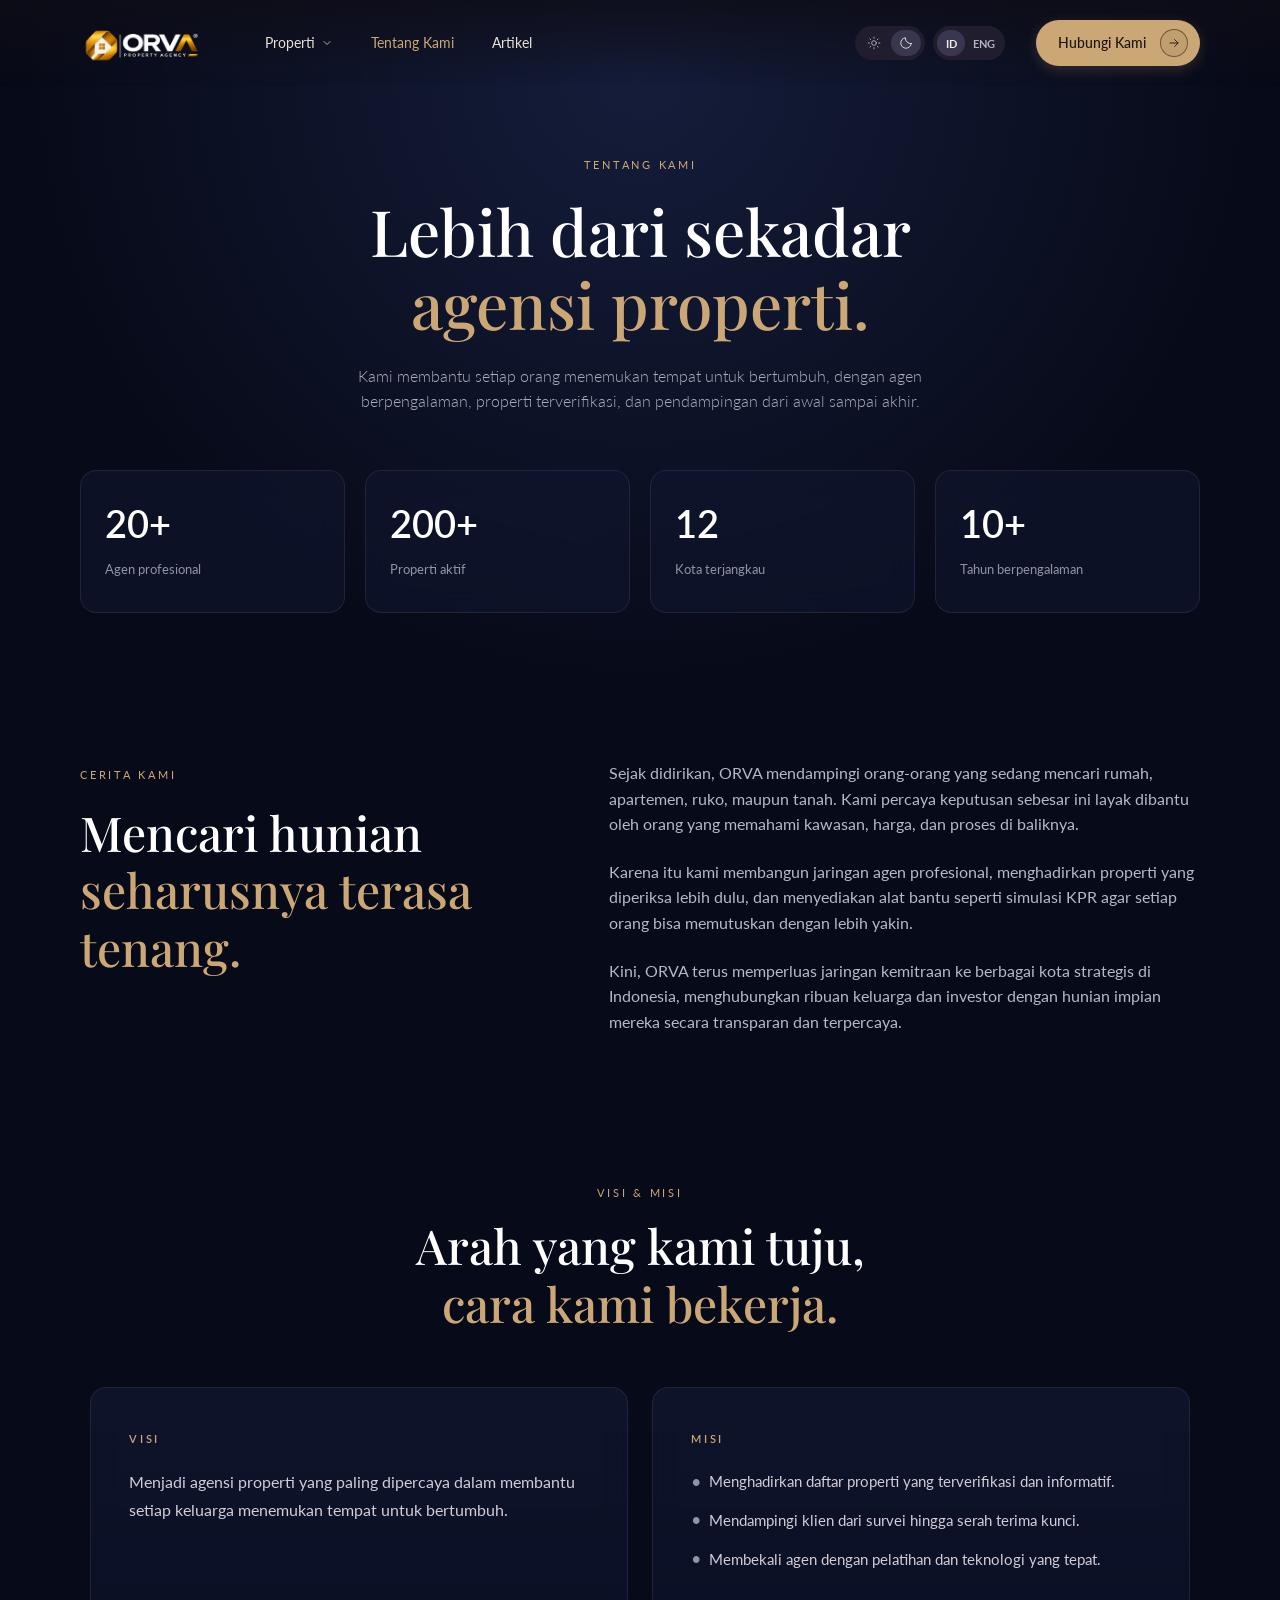
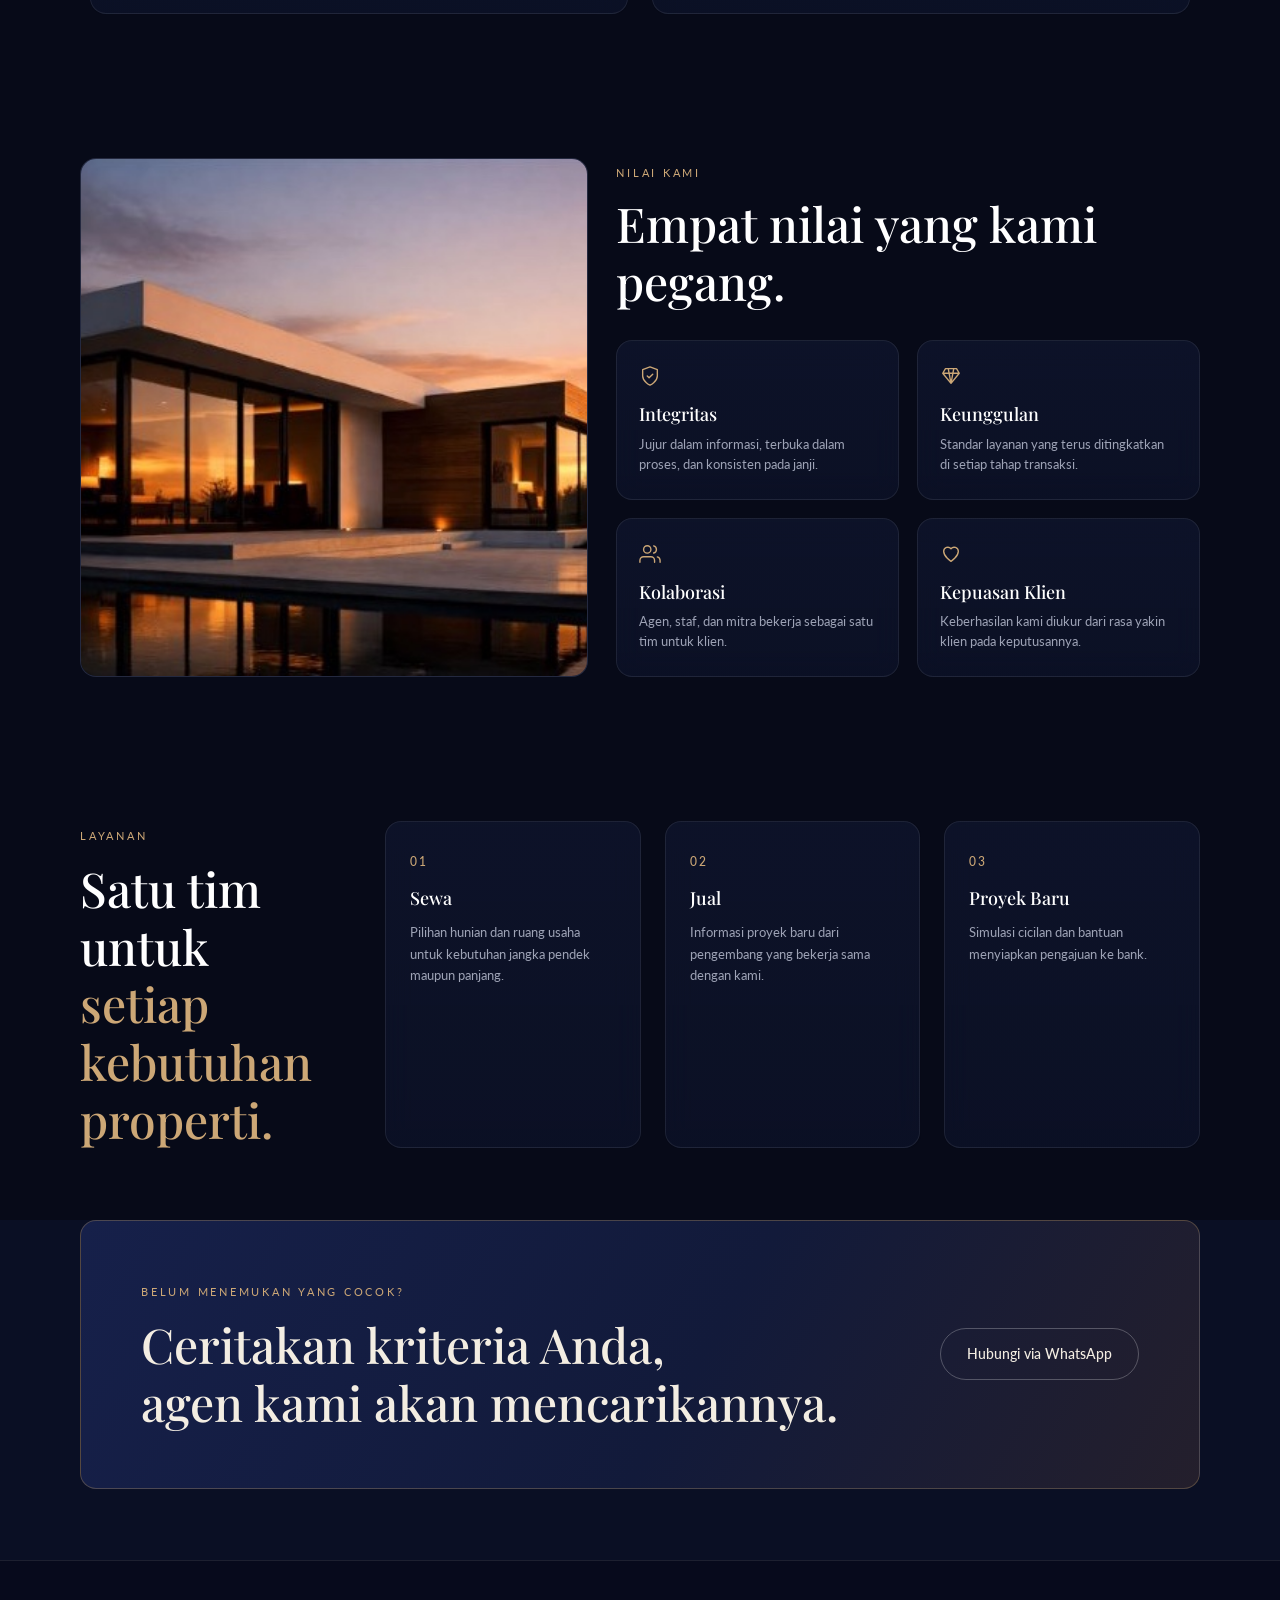
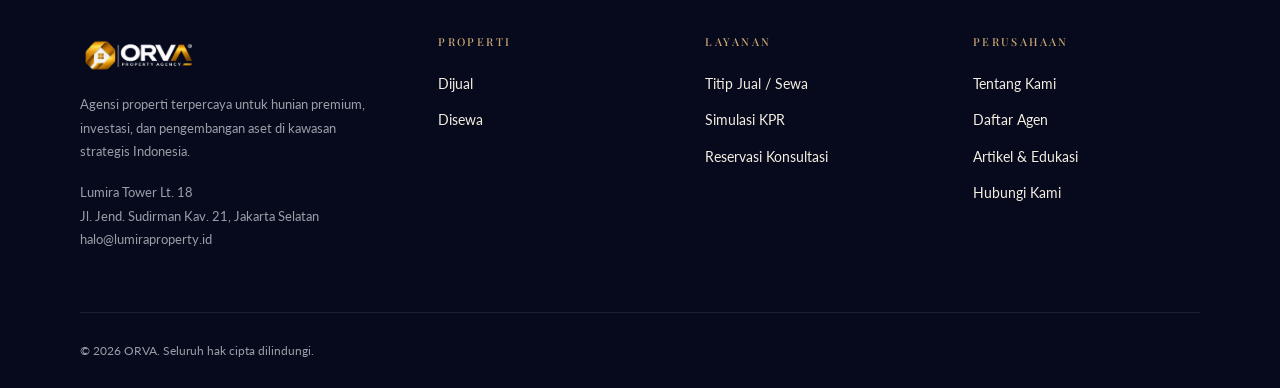
==== commit f4c24e13: "change logo" ====
--- a/about.html
+++ b/about.html
@@ -13,14 +13,14 @@
     <link
       href="https://fonts.googleapis.com/css2?family=Lato:wght@300;400;700&family=Playfair+Display:wght@400;500;600&display=swap"
       rel="stylesheet" />
-    <script src="js/theme.js?v=orva-1"></script>
+    <script src="js/theme.js?v=dark-wordmark-1"></script>
     <script src="js/translations.js?v=orva-lang-1" defer></script>
     <script src="js/language.js?v=drawer-stay-open-1" defer></script>
-    <link rel="stylesheet" href="css/style.css?v=mobile-drawer-overlay-1" />
-    <link rel="stylesheet" href="css/theme.css?v=mobile-drawer-1" />
+    <link rel="stylesheet" href="css/style.css?v=mobile-drawer-overlay-2" />
+    <link rel="stylesheet" href="css/theme.css?v=dark-wordmark-1" />
     <script src="js/cms-api.js?v=cms-locale-1" defer></script>
-    <script src="js/site-content.js?v=mobile-nav-1" defer></script>
-    <script src="js/main.js?v=drawer-stay-open-1" defer></script>
+    <script src="js/site-content.js?v=gold-logo-1" defer></script>
+    <script src="js/main.js?v=mobile-drawer-overlay-2" defer></script>
   </head>
   <body data-cms-page="tentang">
     <!-- SVG SYMBOL SPRITE -->
@@ -59,7 +59,7 @@
     <header class="nav" id="nav">
       <div class="container">
         <a href="index.html" class="logo"
-          ><img src="images/orva-logo.svg" alt="ORVA"
+          ><img src="images/orva-logo-light.png" alt="ORVA"
         /></a>
         <nav class="nav-links" id="primary-menu" aria-label="Navigasi utama">
           <div class="nav-item">
@@ -341,7 +341,7 @@
     <footer>
       <div class="container foot-grid">
         <div>
-          <img src="images/orva-logo.svg" alt="ORVA" />
+          <img src="images/orva-logo-light.png" alt="ORVA" />
           <p>
             Agensi properti terpercaya untuk hunian premium, investasi, dan
             pengembangan aset di kawasan strategis Indonesia.
--- a/css/style.css
+++ b/css/style.css
@@ -201,6 +201,9 @@
   align-items: center;
   justify-content: space-between;
 }
+.mobile-menu-viewport {
+  display: contents;
+}
 .logo img {
   height: 42px;
   width: auto;
@@ -1065,6 +1068,12 @@
   font-size: 17px;
   font-weight: 600;
 }
+.pbody .property-starting-price {
+  margin-top: 18px;
+  font-size: 18px;
+  font-weight: 600;
+  line-height: 1.4;
+}
 .pbody .price small {
   font-size: 11px;
   font-weight: 400;
@@ -1647,6 +1656,11 @@
   aspect-ratio: 4 / 3;
   object-fit: cover;
 }
+.unit-photo figcaption {
+  padding: 8px 12px;
+  color: var(--muted);
+  font-size: 13px;
+}
 .unit-thumbnails:not([hidden]) {
   display: grid;
   grid-template-columns: repeat(5, minmax(0, 1fr));
@@ -1743,6 +1757,83 @@
 .unit-extra-specs dd {
   overflow-wrap: anywhere;
 }
+.unit-facility-gallery {
+  margin-top: 18px;
+  padding-top: 18px;
+  border-top: 1px solid var(--line);
+}
+.unit-facility-header,
+.unit-facility-controls {
+  display: flex;
+  align-items: center;
+  gap: 8px;
+}
+.unit-facility-header {
+  justify-content: space-between;
+}
+.unit-facility-controls[hidden] {
+  display: none;
+}
+.unit-facility-controls button {
+  width: 44px;
+  height: 44px;
+  border: 1px solid var(--line);
+  border-radius: 50%;
+  background: var(--card);
+  color: inherit;
+  font-size: 1.25rem;
+  cursor: pointer;
+}
+.unit-facility-controls button:disabled {
+  opacity: 0.45;
+  cursor: default;
+}
+.unit-facility-controls button:not(:disabled):hover,
+.unit-facility-controls button:focus-visible {
+  border-color: var(--gold);
+}
+.unit-facility-list {
+  display: flex;
+  gap: 12px;
+  margin: 12px 0 0;
+  padding: 0;
+  overflow-x: auto;
+  list-style: none;
+  scroll-snap-type: x mandatory;
+}
+@media (prefers-reduced-motion: no-preference) {
+  .unit-facility-list {
+    scroll-behavior: smooth;
+  }
+}
+.unit-facility-list li {
+  flex: 0 0 min(100%, max(220px, (100% - 36px) / 4));
+  overflow: hidden;
+  border: 1px solid var(--line);
+  border-radius: 14px;
+  background: var(--card);
+  scroll-snap-align: start;
+}
+.unit-facility-list img {
+  display: block;
+  width: 100%;
+  aspect-ratio: 16 / 10;
+  object-fit: cover;
+}
+.unit-facility-caption {
+  position: relative;
+  padding: 12px 14px;
+  border-radius: 12px 12px 0 0;
+  background: var(--card);
+  overflow-wrap: anywhere;
+}
+.unit-facility-list img + .unit-facility-caption {
+  margin-top: -10px;
+}
+.unit-facility-caption p {
+  margin: 4px 0 0;
+  font-size: 0.875rem;
+}
 .unit-facilities {
   margin-top: 18px;
 }
@@ -1752,6 +1843,9 @@
   gap: 8px;
   margin-top: 12px;
   list-style: none;
+}
+.unit-facilities--four-columns ul {
+  grid-template-columns: repeat(auto-fit, minmax(min(100%, max(220px, (100% - 24px) / 4)), 1fr));
 }
 .unit-facilities li {
   padding: 8px 12px;
@@ -2746,15 +2840,22 @@
     backdrop-filter: none;
     -webkit-backdrop-filter: none;
   }
+  .mobile-menu-viewport {
+    display: block;
+    position: absolute;
+    inset: var(--nav-height) 0 auto;
+    height: calc(100vh - var(--nav-height));
+    height: calc(100dvh - var(--nav-height));
+    overflow: hidden;
+    pointer-events: none;
+  }
   .nav-links {
     display: flex;
     flex-direction: column;
     align-items: stretch;
     gap: 0;
     position: absolute;
-    inset: var(--nav-height) 0 auto;
-    height: calc(100vh - var(--nav-height));
-    height: calc(100dvh - var(--nav-height));
+    inset: 0;
     overflow-y: auto;
     overscroll-behavior-y: contain;
     padding: 16px var(--page-gutter) max(16px, env(safe-area-inset-bottom));
@@ -3354,3 +3455,135 @@
     width: min(100%, 360px);
   }
 }
+
+/* EcoArdence project */
+.hero-project-link {
+  margin-top: 20px;
+}
+.project-showcase {
+  padding-block: var(--section-space);
+}
+.project-intro {
+  display: grid;
+  grid-template-columns: repeat(2, minmax(0, 1fr));
+  align-items: center;
+  gap: clamp(20px, 4vw, 48px);
+  margin-bottom: 24px;
+}
+.project-intro p {
+  color: var(--muted);
+  max-width: 42rem;
+  margin: 10px 0 18px;
+}
+.project-intro img {
+  width: 100%;
+  height: auto;
+  aspect-ratio: 16 / 8;
+  object-fit: cover;
+  border-radius: var(--radius);
+}
+.project-type-grid {
+  display: grid;
+  grid-template-columns: repeat(auto-fit, minmax(min(100%, 200px), 1fr));
+  gap: 14px;
+}
+.project-type {
+  display: block;
+  overflow: hidden;
+  color: var(--text);
+  border: 1px solid var(--line);
+  border-radius: var(--radius);
+  background: var(--card);
+}
+.project-type:focus-visible,
+.project-type:hover {
+  outline: 2px solid var(--gold);
+  outline-offset: -2px;
+}
+.project-type img {
+  display: block;
+  width: 100%;
+  height: auto;
+  aspect-ratio: 16 / 10;
+  object-fit: cover;
+}
+.project-type > div {
+  padding: 14px;
+}
+.project-type h3 {
+  font-size: var(--type-h4);
+}
+.project-type p,
+.project-comparison p {
+  color: var(--muted);
+}
+.property-development,
+.project-type .property-development {
+  margin-block: 4px;
+  color: var(--gold);
+  font-size: 0.875rem;
+  font-weight: 700;
+  overflow-wrap: anywhere;
+}
+.project-type span {
+  display: inline-block;
+  margin-top: 8px;
+  color: var(--gold);
+}
+.project-comparison {
+  margin-top: 18px;
+  padding: 16px 20px;
+  border: 1px solid var(--line);
+  border-radius: var(--radius);
+  background: var(--card);
+}
+.project-comparison summary {
+  cursor: pointer;
+  font-weight: 700;
+}
+.project-table-scroll {
+  overflow-x: auto;
+  margin-block: 12px;
+}
+.project-table-scroll table {
+  width: 100%;
+  border-collapse: collapse;
+  white-space: nowrap;
+}
+.project-table-scroll :is(th, td) {
+  padding: 8px 12px;
+  border-bottom: 1px solid var(--line);
+  text-align: left;
+}
+.project-table-scroll a {
+  color: var(--gold);
+  text-decoration: underline;
+}
+.project-plan-grid:not([hidden]) {
+  display: grid;
+  grid-template-columns: repeat(auto-fit, minmax(min(100%, 240px), 1fr));
+  gap: 16px;
+  margin-top: 16px;
+}
+#unit-brochure-link[hidden] {
+  display: none;
+}
+.project-plan-grid img {
+  display: block;
+  width: 100%;
+  height: auto;
+  max-height: 520px;
+  object-fit: contain;
+  border-radius: 8px;
+  background: #fff;
+}
+.project-plan-grid figcaption {
+  margin-top: 6px;
+  color: var(--gold);
+  text-decoration: underline;
+}
+@media (max-width: 650px) {
+  .project-intro {
+    grid-template-columns: minmax(0, 1fr);
+  }
+}
--- a/css/theme.css
+++ b/css/theme.css
@@ -110,7 +110,9 @@
   box-shadow: inset 0 0 0 1px var(--line);
 }
 
-[data-theme="light"] :is(.theme-toggle, .language-toggle) button[aria-pressed="true"] {
+[data-theme="light"]
+  :is(.theme-toggle, .language-toggle)
+  button[aria-pressed="true"] {
   color: var(--gold);
   box-shadow: inset 0 0 0 1px var(--gold);
 }
@@ -125,8 +127,13 @@
 }
 
 [data-theme="light"]
-  :is(.logo img, .foot-grid img[src="images/orva-logo.svg"], .site-logo) {
-  content: var(--site-light-logo, url("../images/orva-logo-light.svg")) / "ORVA";
+  :is(.logo img, .foot-grid img[src="images/orva-logo-light.png"], .site-logo) {
+  content: var(--site-light-logo, url("../images/orva-logo-light.png")) / "ORVA";
+}
+
+[data-theme="dark"]
+  :is(.logo img, .foot-grid img)[src="images/orva-logo-light.png"] {
+  filter: url("#orva-white-logo");
 }
 
 [data-theme="light"] :is(.nav-links a, .nav-item > a, .dropdown-menu a) {
@@ -374,10 +381,15 @@
   border-color: var(--text);
 }
 
-[data-theme="light"] [data-property-search] .tab {
-  border-color: #52525260;
-  background: #ffffff00;
-  color: #282828;
+[data-theme="light"] [data-property-search] .tab:not(.active) {
+  border-color: #ffffff7d;
+  background: transparent;
+  color: #ffffff;
+}
+
+[data-theme="light"] [data-property-search] .tab:not(.active):hover {
+  border-color: var(--gold);
+  color: var(--gold);
 }
 
 [data-theme="light"] [data-property-search] .tab.active {
